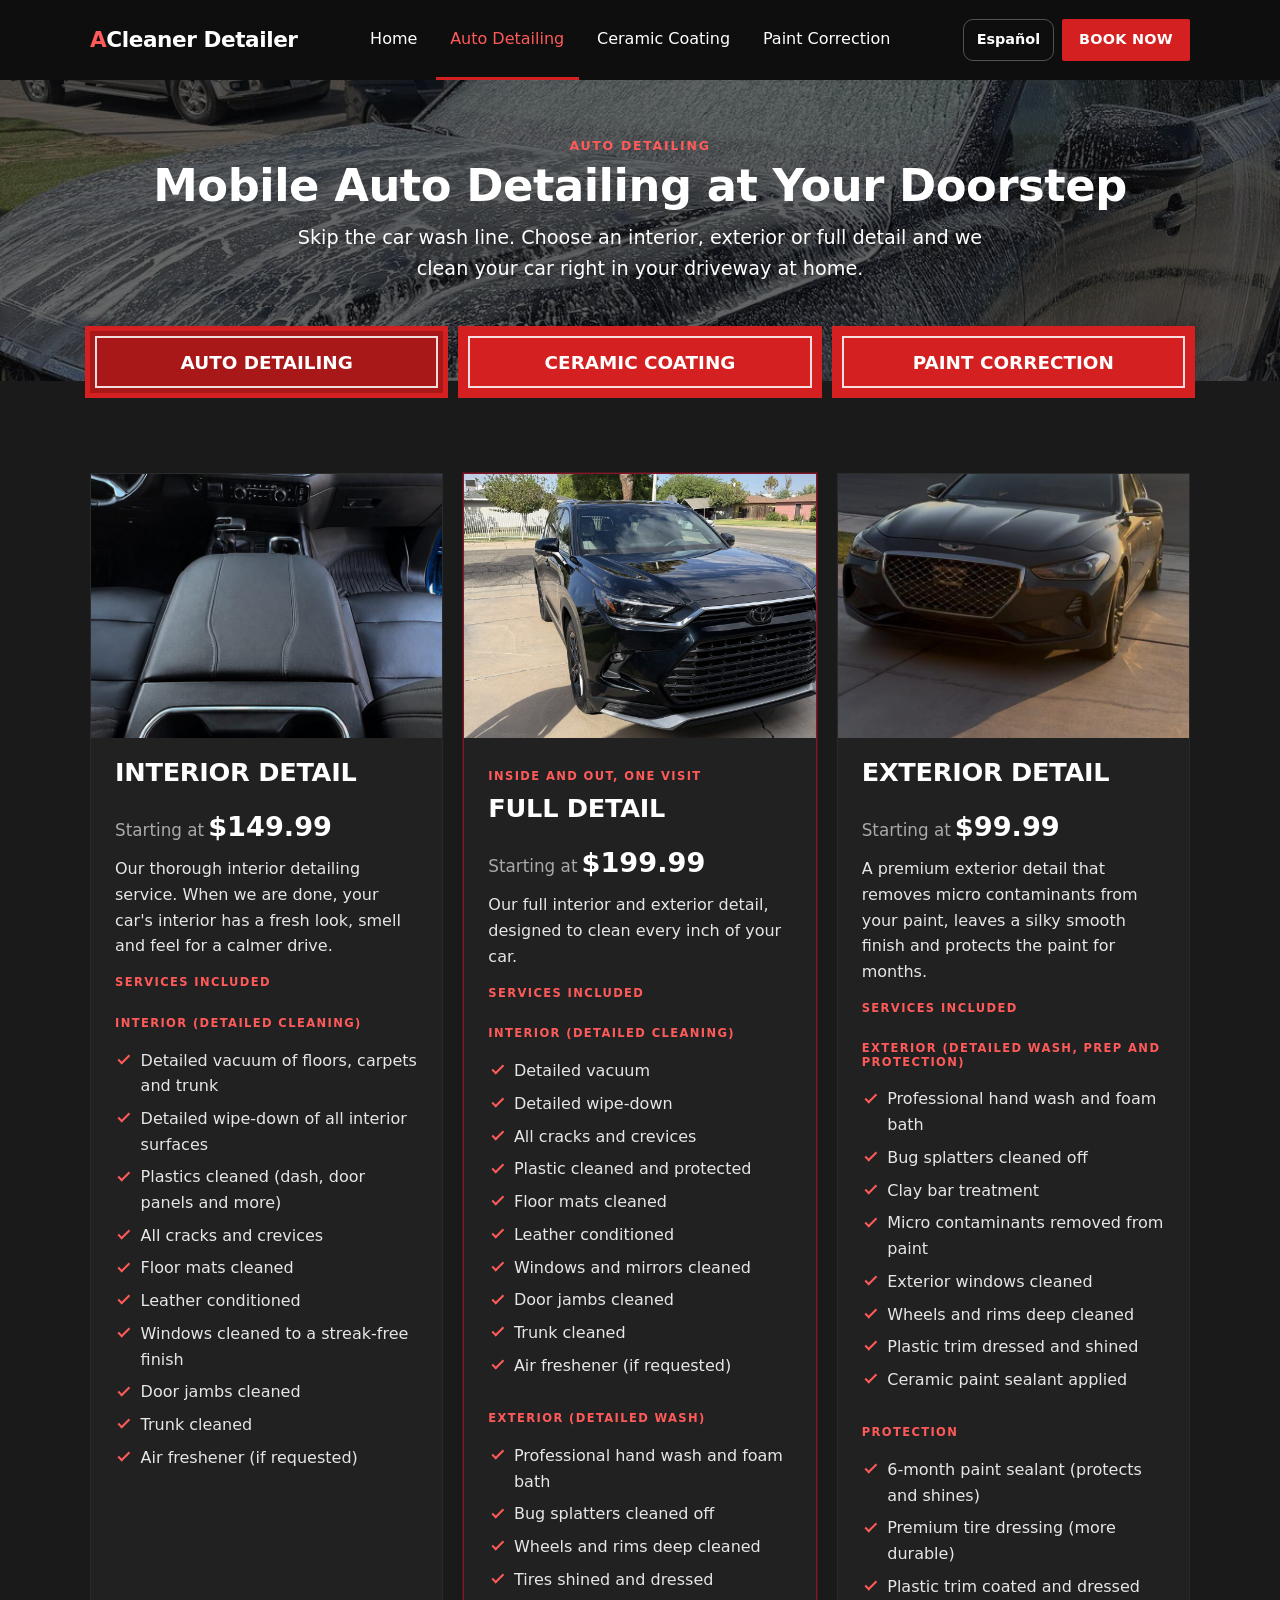
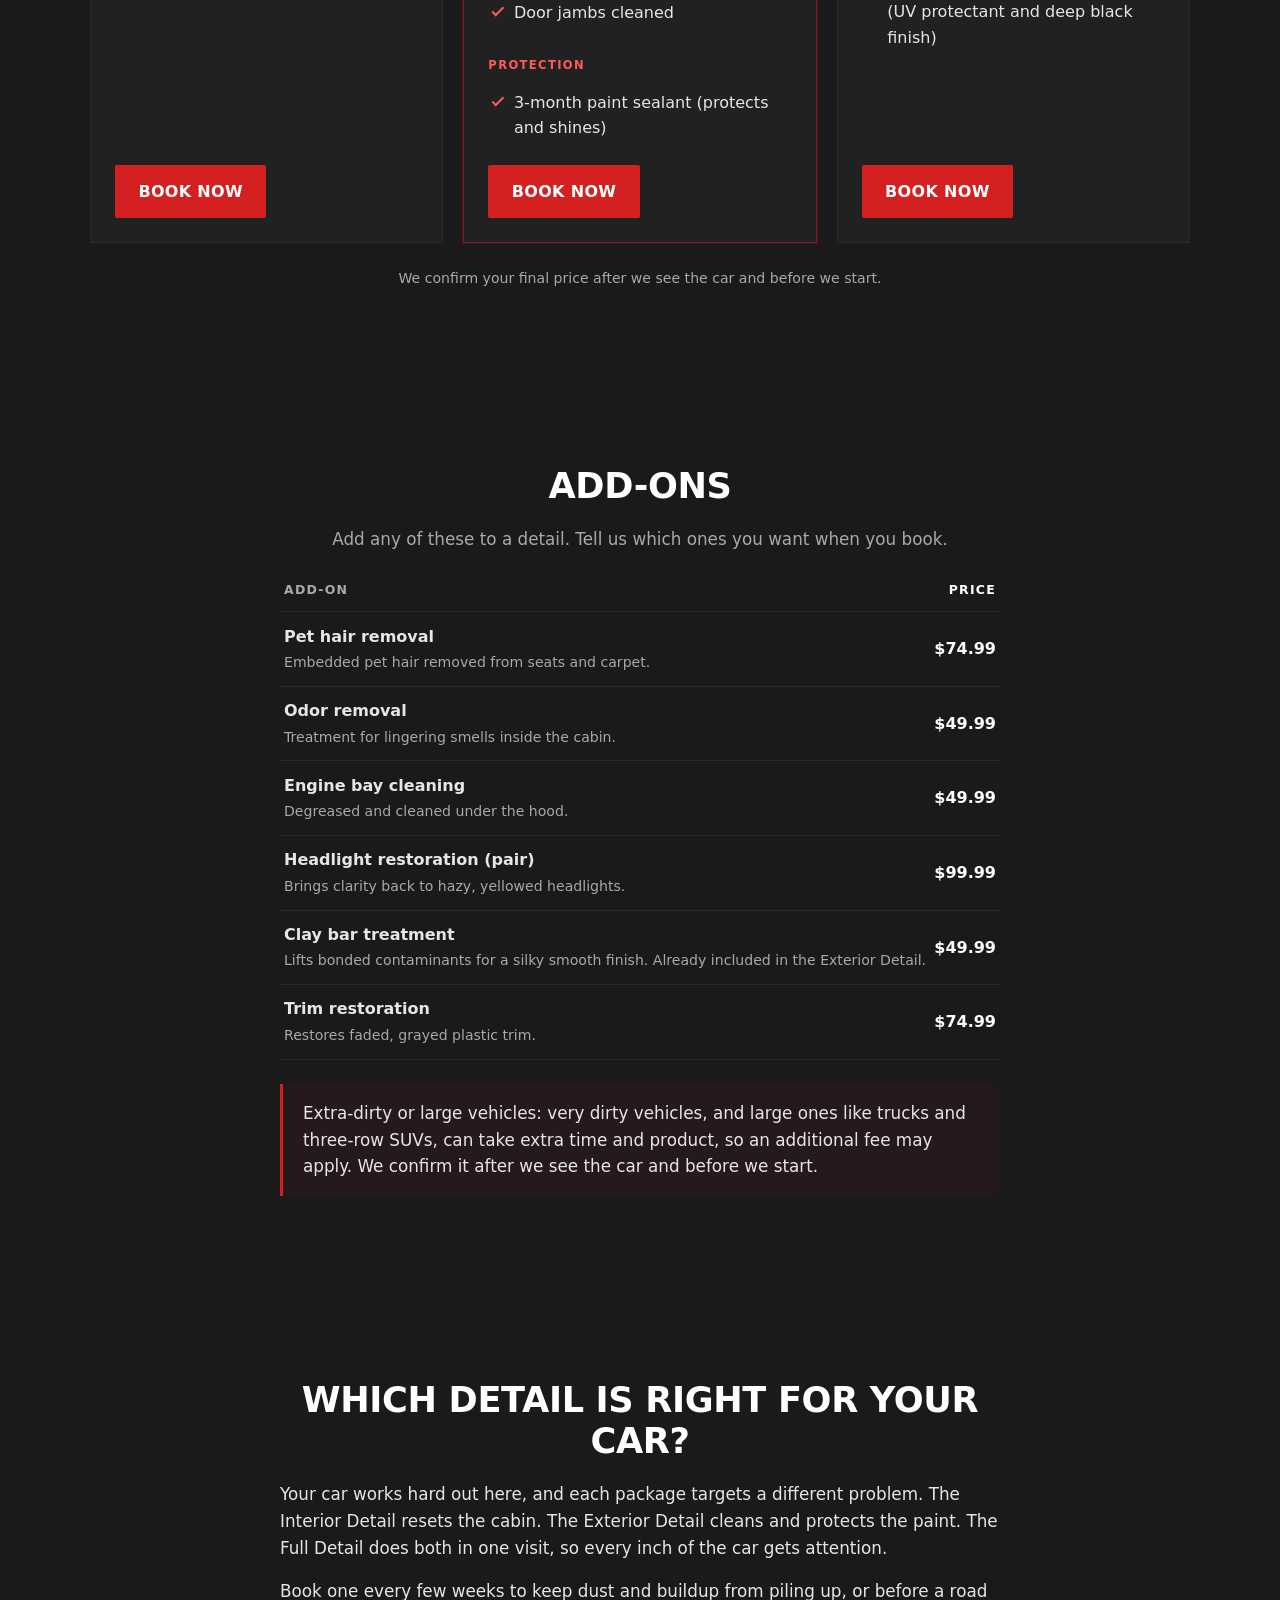
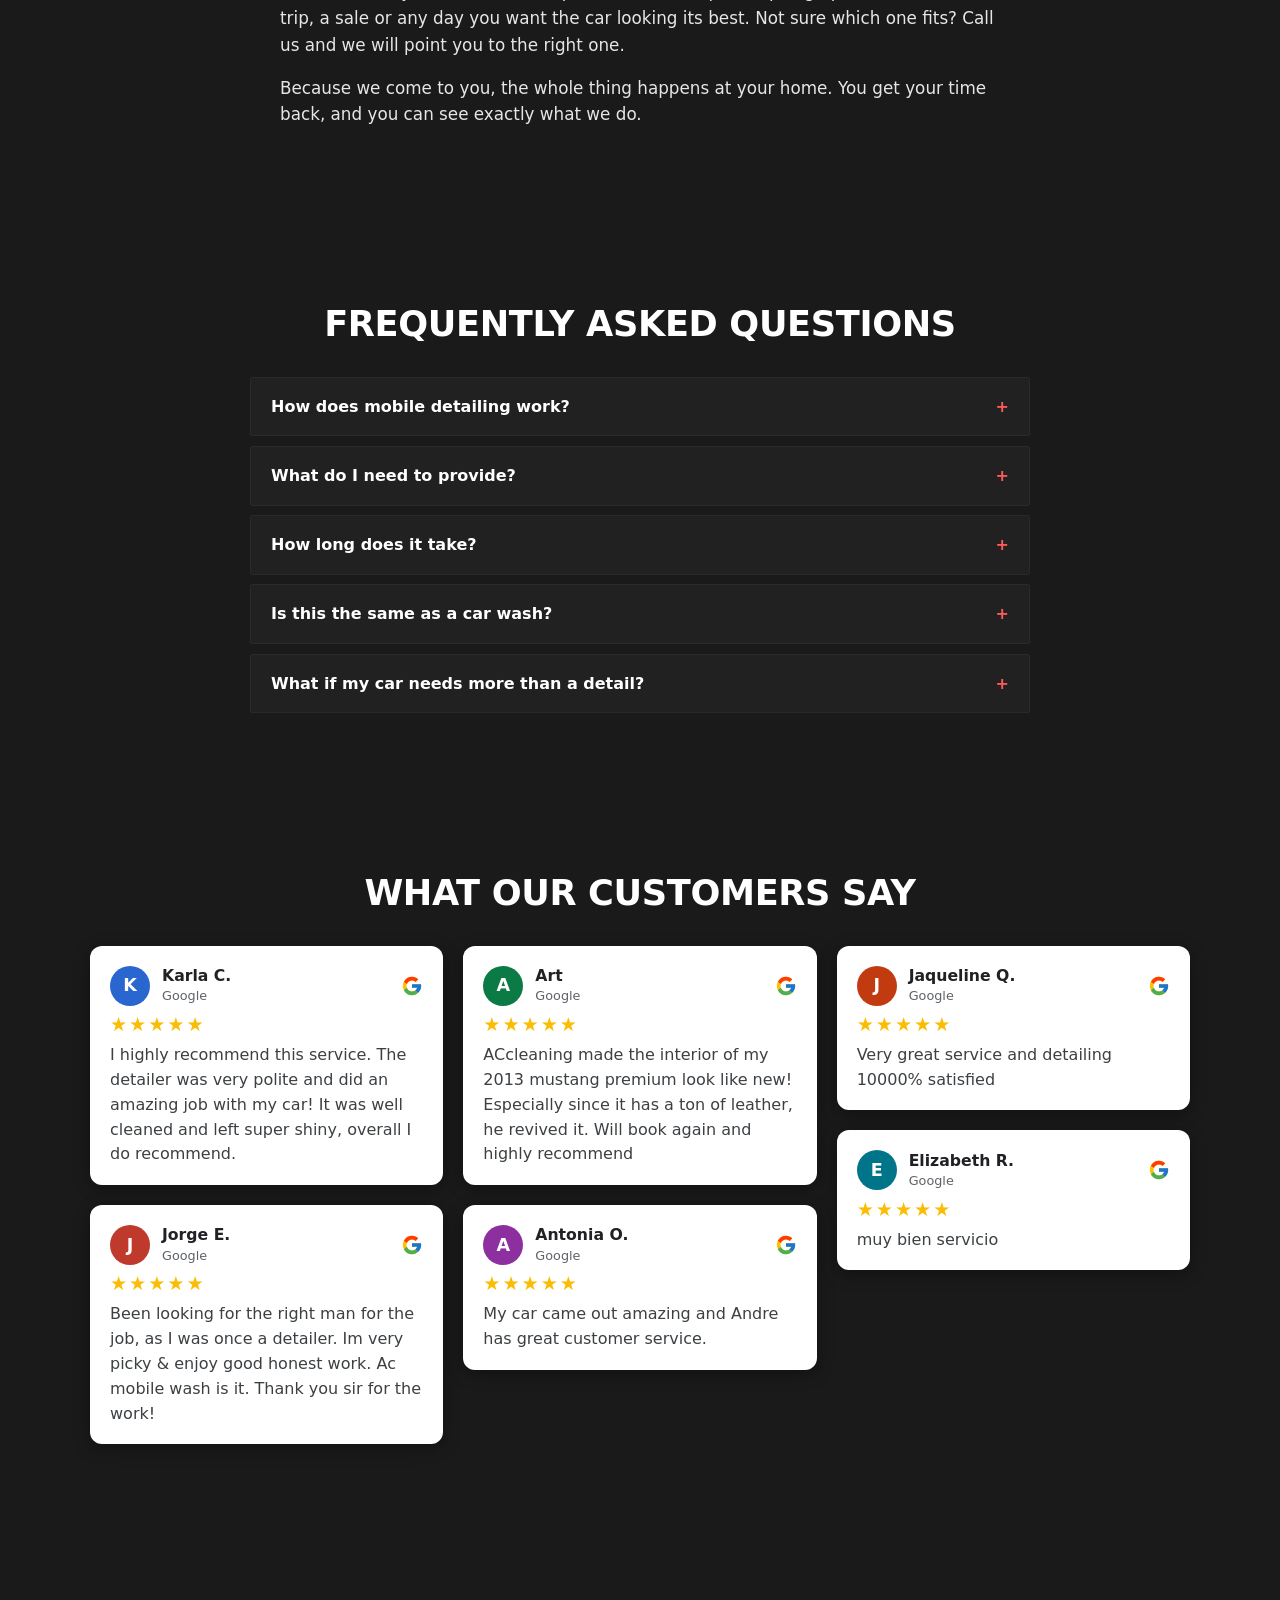
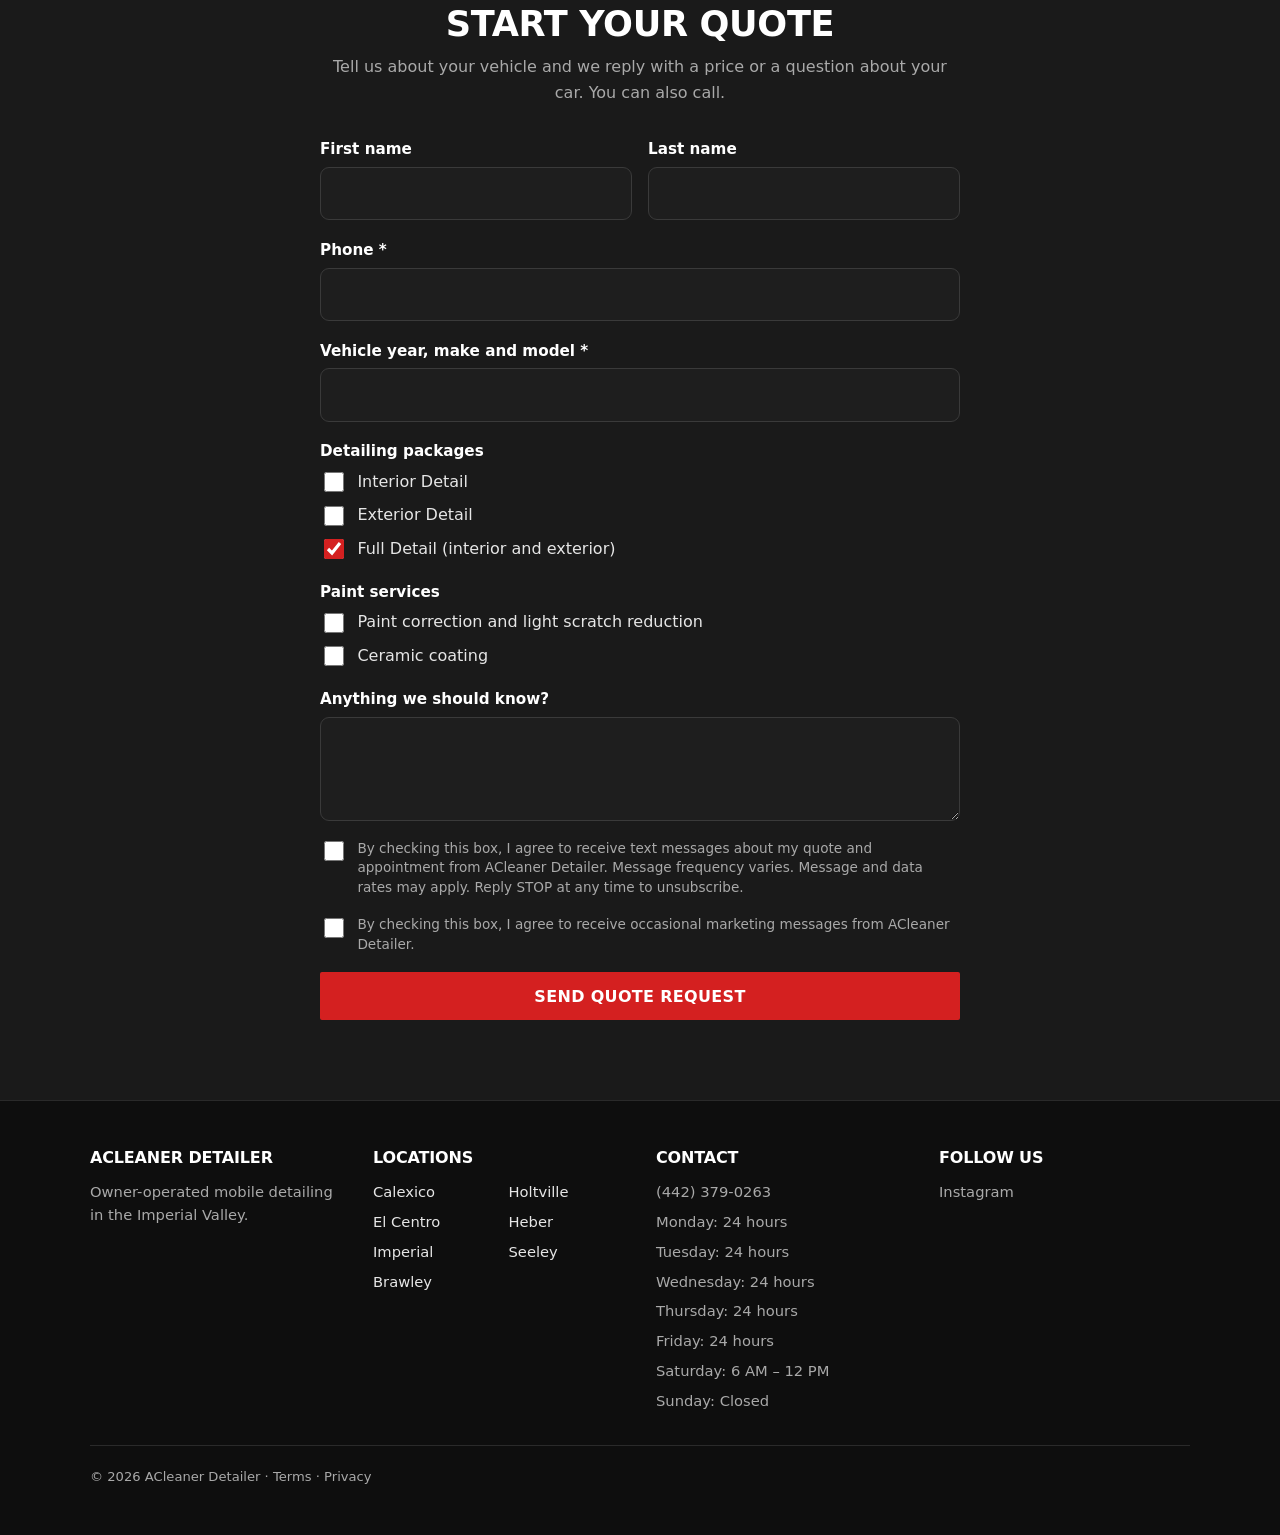
==== auto-detailing.html @ 9fb1a1cc "Rebuild site: multi-page layout, Spanish toggle, privacy/terms, image and meta cleanup Co-Authored-B" ====
<!DOCTYPE html>
<html lang="en">
<head>
<meta charset="UTF-8">
<meta name="viewport" content="width=device-width, initial-scale=1">
<title data-i18n="t_auto">Mobile Auto Detailing in the Imperial Valley | ACleaner Detailer</title>
<meta name="description" content="Interior, exterior and full car detailing at your home in the Imperial Valley. Hand wash, clay bar, paint sealant, interior vacuum and more. Starting at $99.99. Book online.">
<link rel="canonical" href="https://acmobiledetailings.com/auto-detailing.html">
<meta name="referrer" content="strict-origin-when-cross-origin">
<meta property="og:type" content="website">
<meta property="og:site_name" content="ACleaner Detailer">
<meta property="og:title" content="Mobile Auto Detailing in the Imperial Valley | ACleaner Detailer">
<meta property="og:description" content="Interior, exterior and full car detailing at your home in the Imperial Valley. Hand wash, clay bar, paint sealant, interior vacuum and more. Starting at $99.99. Book online.">
<meta property="og:url" content="https://acmobiledetailings.com/auto-detailing.html">
<meta property="og:image" content="https://acmobiledetailings.com/images/og-image.jpg">
<meta name="twitter:card" content="summary_large_image">
<link rel="icon" href="data:image/svg+xml,<svg xmlns=%22http://www.w3.org/2000/svg%22 viewBox=%220 0 100 100%22><rect width=%22100%22 height=%22100%22 rx=%2218%22 fill=%22%230A0A0A%22/><text x=%2250%22 y=%2272%22 font-size=%2270%22 font-family=%22Arial,sans-serif%22 font-weight=%22900%22 text-anchor=%22middle%22 fill=%22%23C8102E%22>A</text></svg>">
<link rel="stylesheet" href="css/site.css">
<link rel="stylesheet" href="css/v3.css">
</head>
<body>
<a class="skip" href="#main" data-i18n="skip">Skip to content</a>
<header class="site-header">
  <div class="wrap header-row">
    <a class="logo" href="index.html"><span>A</span>Cleaner Detailer</a>
    <nav class="nav" aria-label="Main">
      <a href="index.html" data-i18n="nav_home">Home</a>
      <a href="auto-detailing.html" aria-current="page" data-i18n="nav_auto">Auto Detailing</a>
      <a href="ceramic-coating.html" data-i18n="nav_ceramic">Ceramic Coating</a>
      <a href="paint-correction.html" data-i18n="nav_paint">Paint Correction</a>
    </nav>
    <div class="header-actions">
      <button type="button" class="lang" id="langBtn" aria-label="Cambiar idioma / Change language">Español</button>
      <a class="btn btn-primary btn-sm" href="https://link.surge-now.com/widget/booking/wDVsRPHLkmwhjDe3MZhu" target="_blank" rel="noopener" data-i18n="book">Book Now</a>
    </div>
  </div>
</header>

<main id="main">
  <section class="hero hero-sm">
    <img class="hero-img" src="images/IMG_1377.jpg" style="object-position:50% 40%" width="1500" height="2000" alt="">
    <div class="wrap">
      <p class="eyebrow" data-i18n="a_eyebrow">Auto Detailing</p>
      <h1 data-i18n="a_title">Mobile Auto Detailing at Your Doorstep</h1>
      <p class="lead" data-i18n="a_lead">Skip the car wash line. Choose an interior, exterior or full detail and we clean your car right in your driveway at home.</p>
    </div>
  </section>

  <div class="wrap">
    <div class="tiles">
      <a class="tile" href="auto-detailing.html" aria-current="page"><b data-i18n="nav_auto">Auto Detailing</b><span data-i18n="tile_auto_s">Inside and out</span></a>
      <a class="tile" href="ceramic-coating.html"><b data-i18n="nav_ceramic">Ceramic Coating</b><span data-i18n="tile_cer_s">Gloss and paint protection</span></a>
      <a class="tile" href="paint-correction.html"><b data-i18n="nav_paint">Paint Correction</b><span data-i18n="tile_pc_s">Swirls and light scratches</span></a>
    </div>
  </div>

  <section class="section">
    <div class="wrap">
      <div class="grid grid-3 packages">
        <article class="card">
          <img class="card-img" src="images/1CC85086-554A-4730-8B07-6763F6CD2EA9.jpg" style="object-position:50% 48%" width="853" height="1840" loading="lazy" alt="Clean black leather interior of a pickup truck, with the dash and center console">
          <h2 style="font-size:1.6rem" data-i18n="d_int_t">Interior Detail</h2>
          <p class="price"><span data-i18n="starting">Starting at</span><strong>$149.99</strong></p>
          <p data-i18n="d_int_d">Our thorough interior detailing service. When we are done, your car's interior has a fresh look, smell and feel for a calmer drive.</p>
          <h3 class="tag" data-i18n="d_inc">Services included</h3>
          <h3 class="tag" data-i18n="g_int">Interior (detailed cleaning)</h3>
          <ul class="checks">
            <li data-i18n="x1">Detailed vacuum of floors, carpets and trunk</li>
            <li data-i18n="x2">Detailed wipe-down of all interior surfaces</li>
            <li data-i18n="x3">Plastics cleaned (dash, door panels and more)</li>
            <li data-i18n="x4">All cracks and crevices</li>
            <li data-i18n="x5">Floor mats cleaned</li>
            <li data-i18n="x6">Leather conditioned</li>
            <li data-i18n="x7">Windows cleaned to a streak-free finish</li>
            <li data-i18n="x8">Door jambs cleaned</li>
            <li data-i18n="x9">Trunk cleaned</li>
            <li data-i18n="x10">Air freshener (if requested)</li>
          </ul>
          <div class="cta-row"><a class="btn btn-primary" href="https://link.surge-now.com/widget/booking/wDVsRPHLkmwhjDe3MZhu" target="_blank" rel="noopener" data-i18n="book">Book Now</a></div>
        </article>

        <article class="card featured">
          <img class="card-img" src="images/IMG_1378.jpg" style="object-position:50% 42%" width="1500" height="2000" loading="lazy" alt="Glossy black SUV with a clean, deep finish parked in a home driveway">
          <span class="tag" data-i18n="a_tag">Inside and out, one visit</span>
          <h2 style="font-size:1.6rem" data-i18n="d_full_t">Full Detail</h2>
          <p class="price"><span data-i18n="starting">Starting at</span><strong>$199.99</strong></p>
          <p data-i18n="d_full_d">Our full interior and exterior detail, designed to clean every inch of your car.</p>
          <h3 class="tag" data-i18n="d_inc">Services included</h3>
          <h3 class="tag" data-i18n="g_int">Interior (detailed cleaning)</h3>
          <ul class="checks">
            <li data-i18n="f1">Detailed vacuum</li>
            <li data-i18n="f2">Detailed wipe-down</li>
            <li data-i18n="x4">All cracks and crevices</li>
            <li data-i18n="f3">Plastic cleaned and protected</li>
            <li data-i18n="x5">Floor mats cleaned</li>
            <li data-i18n="x6">Leather conditioned</li>
            <li data-i18n="f4">Windows and mirrors cleaned</li>
            <li data-i18n="x8">Door jambs cleaned</li>
            <li data-i18n="x9">Trunk cleaned</li>
            <li data-i18n="x10">Air freshener (if requested)</li>
          </ul>
          <h3 class="tag" data-i18n="g_ext">Exterior (detailed wash)</h3>
          <ul class="checks">
            <li data-i18n="e1">Professional hand wash and foam bath</li>
            <li data-i18n="e2">Bug splatters cleaned off</li>
            <li data-i18n="e3">Wheels and rims deep cleaned</li>
            <li data-i18n="e4">Tires shined and dressed</li>
            <li data-i18n="x8">Door jambs cleaned</li>
          </ul>
          <h3 class="tag" data-i18n="g_prot">Protection</h3>
          <ul class="checks">
            <li data-i18n="p3">3-month paint sealant (protects and shines)</li>
          </ul>
          <div class="cta-row"><a class="btn btn-primary" href="https://link.surge-now.com/widget/booking/wDVsRPHLkmwhjDe3MZhu" target="_blank" rel="noopener" data-i18n="book">Book Now</a></div>
        </article>

        <article class="card">
          <img class="card-img" src="images/IMG_0427.jpg" style="object-position:50% 62%" width="1206" height="2622" loading="lazy" alt="Dark sedan, clean and glossy, parked in a driveway at sunset">
          <h2 style="font-size:1.6rem" data-i18n="d_ext_t">Exterior Detail</h2>
          <p class="price"><span data-i18n="starting">Starting at</span><strong>$99.99</strong></p>
          <p data-i18n="d_ext_d">A premium exterior detail that removes micro contaminants from your paint, leaves a silky smooth finish and protects the paint for months.</p>
          <h3 class="tag" data-i18n="d_inc">Services included</h3>
          <h3 class="tag" data-i18n="g_extp">Exterior (detailed wash, prep and protection)</h3>
          <ul class="checks">
            <li data-i18n="e1">Professional hand wash and foam bath</li>
            <li data-i18n="e2">Bug splatters cleaned off</li>
            <li data-i18n="g1">Clay bar treatment</li>
            <li data-i18n="g2">Micro contaminants removed from paint</li>
            <li data-i18n="g3">Exterior windows cleaned</li>
            <li data-i18n="e3">Wheels and rims deep cleaned</li>
            <li data-i18n="g4">Plastic trim dressed and shined</li>
            <li data-i18n="g5">Ceramic paint sealant applied</li>
          </ul>
          <h3 class="tag" data-i18n="g_prot">Protection</h3>
          <ul class="checks">
            <li data-i18n="p6">6-month paint sealant (protects and shines)</li>
            <li data-i18n="g6">Premium tire dressing (more durable)</li>
            <li data-i18n="g7">Plastic trim coated and dressed (UV protectant and deep black finish)</li>
          </ul>
          <div class="cta-row"><a class="btn btn-primary" href="https://link.surge-now.com/widget/booking/wDVsRPHLkmwhjDe3MZhu" target="_blank" rel="noopener" data-i18n="book">Book Now</a></div>
        </article>
      </div>
      <p class="muted small" style="text-align:center;margin-top:1.5rem" data-i18n="a_final">We confirm your final price after we see the car and before we start.</p>
    </div>
  </section>

  <section class="section" id="addons">
    <div class="wrap prose">
      <h2 data-i18n="ad_title">Add-Ons</h2>
      <p class="muted" style="text-align:center" data-i18n="ad_lead">Add any of these to a detail. Tell us which ones you want when you book.</p>
      <table class="prices">
        <thead><tr><th data-i18n="ad_col_n">Add-on</th><th data-i18n="ad_col_p">Price</th></tr></thead>
        <tbody>
          <tr><td><strong data-i18n="ad1">Pet hair removal</strong><br><span class="muted small" data-i18n="ad1_d">Embedded pet hair removed from seats and carpet.</span></td><td>$74.99</td></tr>
          <tr><td><strong data-i18n="ad2">Odor removal</strong><br><span class="muted small" data-i18n="ad2_d">Treatment for lingering smells inside the cabin.</span></td><td>$49.99</td></tr>
          <tr><td><strong data-i18n="ad3">Engine bay cleaning</strong><br><span class="muted small" data-i18n="ad3_d">Degreased and cleaned under the hood.</span></td><td>$49.99</td></tr>
          <tr><td><strong data-i18n="ad4">Headlight restoration (pair)</strong><br><span class="muted small" data-i18n="ad4_d">Brings clarity back to hazy, yellowed headlights.</span></td><td>$99.99</td></tr>
          <tr><td><strong data-i18n="ad5">Clay bar treatment</strong><br><span class="muted small" data-i18n="ad5_d">Lifts bonded contaminants for a silky smooth finish. Already included in the Exterior Detail.</span></td><td>$49.99</td></tr>
          <tr><td><strong data-i18n="ad6">Trim restoration</strong><br><span class="muted small" data-i18n="ad6_d">Restores faded, grayed plastic trim.</span></td><td>$74.99</td></tr>
        </tbody>
      </table>
      <p class="note" data-i18n="ad_fee">Extra-dirty or large vehicles: very dirty vehicles, and large ones like trucks and three-row SUVs, can take extra time and product, so an additional fee may apply. We confirm it after we see the car and before we start.</p>
    </div>
  </section>

  <section class="section alt">
    <div class="wrap prose">
      <h2 data-i18n="ai_title">Which Detail Is Right for Your Car?</h2>
      <p data-i18n="ai_p1">Your car works hard out here, and each package targets a different problem. The Interior Detail resets the cabin. The Exterior Detail cleans and protects the paint. The Full Detail does both in one visit, so every inch of the car gets attention.</p>
      <p data-i18n="ai_p2">Book one every few weeks to keep dust and buildup from piling up, or before a road trip, a sale or any day you want the car looking its best. Not sure which one fits? Call us and we will point you to the right one.</p>
      <p data-i18n="ai_p3">Because we come to you, the whole thing happens at your home. You get your time back, and you can see exactly what we do.</p>
    </div>
  </section>

  <section class="section">
    <div class="wrap">
      <div class="section-head"><h2 data-i18n="faq_title">Frequently Asked Questions</h2></div>
      <div class="faq">
        <details><summary data-i18n="hq1">How does mobile detailing work?</summary><div data-i18n="ha1">We drive to your home and bring our equipment. You choose a service, we confirm the price once we see the car, and we get started.</div></details>
        <details><summary data-i18n="hq2">What do I need to provide?</summary><div data-i18n="ha2">We bring our own equipment. We may need access to water and power at your location, so tell us when you book if that will be a problem.</div></details>
        <details><summary data-i18n="aq3">How long does it take?</summary><div data-i18n="aa3">It depends on the size and condition of the car. A well-kept sedan goes faster than a muddy truck, and we give you a realistic time window when you book.</div></details>
        <details><summary data-i18n="aq4">Is this the same as a car wash?</summary><div data-i18n="aa4">No. A car wash is quick and automated. Our details are done by hand, panel by panel, and the Interior and Full Detail cover the inside of the car as well.</div></details>
        <details><summary data-i18n="aq5">What if my car needs more than a detail?</summary><div data-i18n="aa5">Tell us when you book. If your car needs paint correction or a ceramic coating, we can quote those separately.</div></details>
      </div>
    </div>
  </section>

  <!-- Reviews are filled from js/reviews.js. Hidden until real reviews are added there. -->
  <section class="section alt" id="reviews">
    <div class="wrap">
      <div class="section-head"><h2 data-i18n="rv_title">What Our Customers Say</h2></div>
      <div class="reviews">
        <blockquote><div class="rv-head"><span class="rv-av" style="background:#2A66D0">K</span><div class="rv-who"><strong>Karla C.</strong><small>Google</small></div><span class="rv-g" aria-hidden="true"></span></div><div class="rv-stars" role="img" aria-label="5 out of 5 stars">★★★★★</div><p>I highly recommend this service. The detailer was very polite and did an amazing job with my car! It was well cleaned and left super shiny, overall I do recommend.</p></blockquote>
        <blockquote><div class="rv-head"><span class="rv-av" style="background:#C0392D">J</span><div class="rv-who"><strong>Jorge E.</strong><small>Google</small></div><span class="rv-g" aria-hidden="true"></span></div><div class="rv-stars" role="img" aria-label="5 out of 5 stars">★★★★★</div><p>Been looking for the right man for the job, as I was once a detailer. Im very picky &amp; enjoy good honest work. Ac mobile wash is it. Thank you sir for the work!</p></blockquote>
        <blockquote><div class="rv-head"><span class="rv-av" style="background:#0B7A44">A</span><div class="rv-who"><strong>Art</strong><small>Google</small></div><span class="rv-g" aria-hidden="true"></span></div><div class="rv-stars" role="img" aria-label="5 out of 5 stars">★★★★★</div><p>ACcleaning made the interior of my 2013 mustang premium look like new! Especially since it has a ton of leather, he revived it. Will book again and highly recommend</p></blockquote>
        <blockquote><div class="rv-head"><span class="rv-av" style="background:#8E2FA0">A</span><div class="rv-who"><strong>Antonia O.</strong><small>Google</small></div><span class="rv-g" aria-hidden="true"></span></div><div class="rv-stars" role="img" aria-label="5 out of 5 stars">★★★★★</div><p>My car came out amazing and Andre has great customer service.</p></blockquote>
        <blockquote><div class="rv-head"><span class="rv-av" style="background:#C23B10">J</span><div class="rv-who"><strong>Jaqueline Q.</strong><small>Google</small></div><span class="rv-g" aria-hidden="true"></span></div><div class="rv-stars" role="img" aria-label="5 out of 5 stars">★★★★★</div><p>Very great service and detailing 10000% satisfied</p></blockquote>
        <blockquote lang="es"><div class="rv-head"><span class="rv-av" style="background:#00758A">E</span><div class="rv-who"><strong>Elizabeth R.</strong><small>Google</small></div><span class="rv-g" aria-hidden="true"></span></div><div class="rv-stars" role="img" aria-label="5 out of 5 stars">★★★★★</div><p>muy bien servicio</p></blockquote>
      </div>
    </div>
  </section>

  <section class="section" id="quote">
    <div class="wrap">
      <div class="section-head">
        <p class="eyebrow" data-i18n="getquote">Get a Quote</p>
        <h2 data-i18n="q_title">Start Your Quote</h2>
        <p class="muted" data-i18n="q_note">Tell us about your vehicle and we reply with a price or a question about your car. You can also call.</p>
      </div>
      <form class="form quote-form" action="https://formspree.io/f/mdabzapk" method="POST">
        <input type="hidden" name="_next" value="https://acmobiledetailings.com/thank-you.html">
        <input type="text" name="_gotcha" tabindex="-1" autocomplete="off" aria-hidden="true" style="position:absolute;left:-9999px;width:1px;height:1px;opacity:0">
        <input type="hidden" name="service" value="Auto Detailing">
        <div class="row2">
          <div class="field"><label for="first" data-i18n="q_first">First name</label><input id="first" name="first_name" type="text" autocomplete="given-name" required></div>
          <div class="field"><label for="last" data-i18n="q_last">Last name</label><input id="last" name="last_name" type="text" autocomplete="family-name"></div>
        </div>
        <div class="field"><label for="phone" data-i18n="q_phone">Phone *</label><input id="phone" name="phone" type="tel" autocomplete="tel" inputmode="tel" required></div>
        <div class="field"><label for="vehicle" data-i18n="q_vehicle">Vehicle year, make and model *</label><input id="vehicle" name="vehicle" type="text" required></div>
        <fieldset class="opts">
          <legend data-i18n="q_pk">Detailing packages</legend>
          <label><input type="checkbox" name="services" value="Interior Detail"><span data-i18n="o_int">Interior Detail</span></label>
          <label><input type="checkbox" name="services" value="Exterior Detail"><span data-i18n="o_extd">Exterior Detail</span></label>
          <label><input type="checkbox" name="services" value="Full Detail" checked><span data-i18n="o_full">Full Detail (interior and exterior)</span></label>
        </fieldset>
        <fieldset class="opts">
          <legend data-i18n="q_pr">Paint services</legend>
          <label><input type="checkbox" name="services" value="Paint correction"><span data-i18n="o_paint">Paint correction and light scratch reduction</span></label>
          <label><input type="checkbox" name="services" value="Ceramic coating"><span data-i18n="o_ceramic">Ceramic coating</span></label>
        </fieldset>
        <div class="field"><label for="message" data-i18n="q_msg">Anything we should know?</label><textarea id="message" name="message" rows="3"></textarea></div>
        <label class="consent"><input type="checkbox" name="sms_consent" value="yes"><span data-i18n="q_sms">By checking this box, I agree to receive text messages about my quote and appointment from ACleaner Detailer. Message frequency varies. Message and data rates may apply. Reply STOP at any time to unsubscribe.</span></label>
        <label class="consent"><input type="checkbox" name="marketing_consent" value="yes"><span data-i18n="q_mkt">By checking this box, I agree to receive occasional marketing messages from ACleaner Detailer.</span></label>
        <button class="btn btn-primary" type="submit" data-i18n="q_send">Send quote request</button>
      </form>
    </div>
  </section>
</main>

<footer class="site-footer">
  <div class="wrap">
    <div class="footer-grid">
      <div>
        <h2>ACleaner Detailer</h2>
        <p class="muted" data-i18n="f_tag">Owner-operated mobile detailing in the Imperial Valley.</p>
      </div>
      <div>
        <h2 data-i18n="f_loc">Locations</h2>
        <ul class="cols"><li>Calexico</li><li>El Centro</li><li>Imperial</li><li>Brawley</li><li>Holtville</li><li>Heber</li><li>Seeley</li></ul>
      </div>
      <div>
        <h2 data-i18n="f_contact">Contact</h2>
        <ul>
          <li><a href="tel:+14423790263">(442) 379-0263</a></li>
          <li class="muted" data-i18n="h_mon">Monday: 24 hours</li>
          <li class="muted" data-i18n="h_tue">Tuesday: 24 hours</li>
          <li class="muted" data-i18n="h_wed">Wednesday: 24 hours</li>
          <li class="muted" data-i18n="h_thu">Thursday: 24 hours</li>
          <li class="muted" data-i18n="h_fri">Friday: 24 hours</li>
          <li class="muted" data-i18n="h_sat">Saturday: 6 AM – 12 PM</li>
          <li class="muted" data-i18n="h_sun">Sunday: Closed</li>
        </ul>
      </div>
      <div>
        <h2 data-i18n="f_follow">Follow us</h2>
        <ul class="footer-social">
          <li><a href="https://www.instagram.com/acleanerdetailer/" rel="noopener">Instagram</a></li>
        </ul>
      </div>
    </div>
    <p class="copy">© 2026 ACleaner Detailer ·
      <a href="terms.html" data-i18n="f_terms">Terms</a> ·
      <a href="privacy.html" data-i18n="f_privacy">Privacy</a></p>
  </div>
</footer>

<script defer src="js/i18n.js"></script>
<!-- GHL chat widget (AI agent) -->
<script defer src="https://widgets.leadconnectorhq.com/loader.js"
  data-resources-url="https://widgets.leadconnectorhq.com/chat-widget/loader.js"
  data-widget-id="6aee28785fefb84499660c86"></script>
</body>
</html>
---- css/site.css ----
/* ACleaner Detailer v2: one stylesheet, system fonts, no external assets. */
*,*::before,*::after{box-sizing:border-box}
:root{
  --red:#C8102E;--red-dark:#9B0B21;--red-text:#FF5A6E;
  --black:#0A0A0A;--dark:#121212;--card:#181818;--line:#2A2A2A;
  --white:#FFFFFF;--text:#E6E6E6;--muted:#A9A9A9;
  --ff:system-ui,-apple-system,"Segoe UI",Roboto,"Helvetica Neue",Arial,sans-serif;
  --radius:12px;--max:1120px;
}
html{font-size:16px;scroll-behavior:smooth}
@media (prefers-reduced-motion:reduce){html{scroll-behavior:auto}}
body{margin:0;background:var(--black);color:var(--text);font-family:var(--ff);line-height:1.6;-webkit-font-smoothing:antialiased}
img{max-width:100%;height:auto;display:block}
a{color:var(--red-text)}
a:focus-visible,button:focus-visible,input:focus-visible,select:focus-visible,textarea:focus-visible,summary:focus-visible{outline:3px solid var(--red-text);outline-offset:2px}
h1,h2,h3{color:var(--white);line-height:1.15;letter-spacing:-0.02em;margin:0 0 .6rem}
h1{font-size:clamp(2rem,6vw,3.4rem);font-weight:800}
h2{font-size:clamp(1.5rem,4vw,2.2rem);font-weight:800}
h3{font-size:1.15rem;font-weight:700}
p{margin:0 0 1rem}
.wrap{max-width:var(--max);margin:0 auto;padding:0 1.25rem}
.skip{position:absolute;left:-999px;top:0;background:var(--white);color:var(--black);padding:.5rem 1rem;z-index:300}
.skip:focus{left:1rem}

/* Header */
.site-header{position:sticky;top:0;z-index:100;background:rgba(10,10,10,.92);backdrop-filter:blur(12px);-webkit-backdrop-filter:blur(12px);border-bottom:1px solid var(--line)}
.header-row{display:flex;align-items:center;justify-content:space-between;gap:1rem;min-height:60px}
.logo{font-weight:800;font-size:1.1rem;color:var(--white);text-decoration:none;letter-spacing:-0.02em;white-space:nowrap}
.logo span{color:var(--red-text)}
.nav{display:flex;gap:.25rem;overflow-x:auto;scrollbar-width:none}
.nav::-webkit-scrollbar{display:none}
.nav a{color:var(--muted);text-decoration:none;font-size:.9rem;font-weight:600;padding:.5rem .7rem;border-radius:8px;white-space:nowrap}
.nav a:hover,.nav a[aria-current="page"]{color:var(--white);background:rgba(255,255,255,.06)}
@media (max-width:860px){
  .header-row{flex-wrap:wrap;padding-top:.5rem}
  .nav{order:3;width:100%;margin:0 -0.5rem;padding-bottom:.4rem}
}

/* Buttons */
.btn{display:inline-flex;align-items:center;justify-content:center;gap:.5rem;min-height:48px;padding:.8rem 1.4rem;border-radius:10px;font-weight:800;font-size:1rem;text-decoration:none;border:1px solid transparent;cursor:pointer;font-family:inherit;transition:background .2s,border-color .2s}
.btn-primary{background:var(--red);color:var(--white)}
.btn-primary:hover{background:var(--red-dark)}
.btn-ghost{background:transparent;color:var(--white);border-color:rgba(255,255,255,.28)}
.btn-ghost:hover{border-color:var(--white)}
.btn-sm{min-height:40px;padding:.5rem 1rem;font-size:.9rem}
.btn svg{width:18px;height:18px;flex-shrink:0}
.cta-row{display:flex;flex-wrap:wrap;gap:.75rem}

/* Hero */
.hero{position:relative;overflow:hidden;background:var(--black);border-bottom:1px solid var(--line)}
.hero-img{position:absolute;inset:0;width:100%;height:100%;object-fit:cover;opacity:.55}
.hero::after{content:"";position:absolute;inset:0;background:linear-gradient(90deg,rgba(10,10,10,.95) 0%,rgba(10,10,10,.7) 55%,rgba(10,10,10,.3) 100%)}
.hero .wrap{position:relative;z-index:1;padding-top:4.5rem;padding-bottom:4.5rem}
.hero-copy{max-width:640px}
.eyebrow{font-size:.78rem;font-weight:700;letter-spacing:.14em;text-transform:uppercase;color:var(--red-text);margin-bottom:.75rem}
.lead{font-size:clamp(1.02rem,2.2vw,1.2rem);color:var(--text);max-width:560px}
@media (max-width:600px){
  .hero .wrap{padding-top:3rem;padding-bottom:3rem}
  .hero::after{background:linear-gradient(180deg,rgba(10,10,10,.75) 0%,rgba(10,10,10,.92) 100%)}
}

/* Sections */
.section{padding:4rem 0}
.section.alt{background:var(--dark);border-top:1px solid var(--line);border-bottom:1px solid var(--line)}
.section-head{max-width:680px;margin-bottom:2rem}
.muted{color:var(--muted)}
.small{font-size:.88rem}
.grid{display:grid;gap:1.25rem}
.grid-3{grid-template-columns:repeat(auto-fit,minmax(260px,1fr))}
.grid-2{grid-template-columns:repeat(auto-fit,minmax(300px,1fr))}
.card{background:var(--card);border:1px solid var(--line);border-radius:var(--radius);padding:1.5rem;display:flex;flex-direction:column;gap:.5rem}
.card.featured{border-color:rgba(200,16,46,.6);box-shadow:0 0 0 1px rgba(200,16,46,.25)}
.card .btn{margin-top:auto;align-self:flex-start}
.card p{margin:0}
.tag{display:inline-block;font-size:.72rem;font-weight:800;letter-spacing:.12em;text-transform:uppercase;color:var(--red-text)}
.checks{list-style:none;padding:0;margin:0 0 1rem;display:grid;gap:.45rem}
.checks li{position:relative;padding-left:1.6rem}
.checks li::before{content:"";position:absolute;left:.2rem;top:.45rem;width:.75rem;height:.4rem;border-left:2px solid var(--red-text);border-bottom:2px solid var(--red-text);transform:rotate(-45deg)}
.note{border-left:3px solid var(--red);background:rgba(200,16,46,.07);padding:1rem 1.25rem;border-radius:0 10px 10px 0;margin:1.5rem 0}
.split{display:grid;grid-template-columns:1fr 1fr;gap:2.5rem;align-items:center}
@media (max-width:820px){.split{grid-template-columns:1fr}}

/* Prices */
.prices{width:100%;border-collapse:collapse;margin:0 0 1rem}
.prices th,.prices td{text-align:left;padding:.7rem .25rem;border-bottom:1px solid var(--line)}
.prices td:last-child,.prices th:last-child{text-align:right;font-weight:800;color:var(--white);font-variant-numeric:tabular-nums}
.prices th{font-size:.78rem;text-transform:uppercase;letter-spacing:.1em;color:var(--muted)}

/* FAQ */
.faq{display:grid;gap:.6rem;max-width:780px}
.faq details{background:var(--card);border:1px solid var(--line);border-radius:10px}
.faq summary{cursor:pointer;padding:1rem 1.25rem;font-weight:700;color:var(--white);list-style:none;display:flex;justify-content:space-between;gap:1rem}
.faq summary::-webkit-details-marker{display:none}
.faq summary::after{content:"+";color:var(--red-text);font-weight:800}
.faq details[open] summary::after{content:"\2212"}
.faq details>div{padding:0 1.25rem 1.1rem;color:var(--muted)}

/* Form */
.form{display:grid;gap:1.1rem;max-width:560px}
.field{display:grid;gap:.35rem}
.field label{font-weight:700;color:var(--white);font-size:.95rem}
.field input,.field select,.field textarea{width:100%;font:inherit;color:var(--white);background:#1E1E1E;border:1px solid #3A3A3A;border-radius:9px;padding:.8rem .9rem;min-height:48px}
.field textarea{min-height:96px;resize:vertical}
.field [aria-invalid="true"]{border-color:var(--red-text)}
.form .btn{width:100%}

/* Footer */
.site-footer{border-top:1px solid var(--line);background:#070707;padding:3rem 0 2rem;font-size:.92rem}
.footer-grid{display:grid;grid-template-columns:repeat(auto-fit,minmax(200px,1fr));gap:2rem;margin-bottom:2rem}
.site-footer h2{font-size:1rem;margin-bottom:.75rem}
.site-footer ul{list-style:none;padding:0;margin:0;display:grid;gap:.4rem}
.site-footer a{color:var(--muted);text-decoration:none}
.site-footer a:hover{color:var(--white)}
.copy{color:var(--muted);font-size:.82rem;border-top:1px solid var(--line);padding-top:1.25rem}
---- css/v3.css ----
/* v3 additions on top of site.css: same colors, fonts and logo. No external assets. */
.header-actions{display:flex;align-items:center;gap:.5rem;flex-shrink:0}
.lang{min-height:40px;padding:.5rem .8rem;border-radius:10px;border:1px solid rgba(255,255,255,.28);background:transparent;color:var(--white);font:inherit;font-weight:800;font-size:.9rem;cursor:pointer}
.lang:hover{border-color:var(--white)}

.tiles{display:grid;grid-template-columns:repeat(auto-fit,minmax(240px,1fr));gap:1rem;margin-top:-2rem;position:relative;z-index:2}
.tile{display:flex;flex-direction:column;justify-content:flex-end;min-height:150px;padding:1.4rem;border-radius:var(--radius);background:var(--card);border:1px solid var(--line);text-decoration:none;color:var(--white);font-weight:800;font-size:1.2rem;transition:border-color .2s}
.tile:hover{border-color:var(--red-text)}
.tile span{display:block;margin-top:.35rem;font-weight:500;font-size:.92rem;color:var(--muted)}

.steps{display:grid;grid-template-columns:repeat(auto-fit,minmax(230px,1fr));gap:1.25rem;list-style:none;padding:0;margin:0}
.steps li{display:grid;gap:.5rem}
.steps svg{width:44px;height:44px;stroke:var(--red-text);fill:none;stroke-width:1.8;stroke-linecap:round;stroke-linejoin:round}
.steps h3{margin:0}
.steps p{margin:0;color:var(--muted)}

.price{font-size:1.05rem;color:var(--muted)}
.price strong{font-size:1.7rem;color:var(--white);margin-left:.25rem}
.card .cta-row{margin-top:auto}
.card .cta-row .btn{margin-top:0}

.reviews{display:grid;grid-template-columns:repeat(auto-fit,minmax(260px,1fr));gap:1.25rem}
.reviews blockquote{margin:0;background:var(--card);border:1px solid var(--line);border-radius:var(--radius);padding:1.4rem}
.reviews cite{display:block;margin-top:.75rem;color:var(--muted);font-style:normal;font-size:.9rem}

.ph{margin:0;border-radius:var(--radius);border:1px solid var(--line);overflow:hidden;background:var(--card)}
.ph img{width:100%;height:100%;object-fit:cover}

.area{text-align:center}
.area ul{list-style:none;margin:1rem 0 0;padding:0;display:flex;flex-wrap:wrap;justify-content:center;gap:.6rem}
.area li{border:1px solid var(--line);background:var(--card);border-radius:999px;padding:.4rem 1.1rem;font-weight:600;color:var(--white)}

.quote-form{max-width:560px}
.quote-form .btn{width:100%}
.cta-band{text-align:center}
.cta-band .cta-row{justify-content:center}
.footer-social{display:flex;gap:1rem;flex-wrap:wrap}

/* v3.1 restyle: bolder, squarer, centered hero (layout inspired by the reference screenshots) */
:root{--red:#D42020;--red-dark:#A81818;--red-text:#FF5A5A;--radius:3px;--max:1140px;--dark:#1A1A1A;--card:#212121}
body{background:#1A1A1A}
h1,h2,h3{letter-spacing:-0.01em}
h2{text-transform:uppercase}

/* Header */
.site-header{background:#0E0E0E;border-bottom:0}
.header-row{min-height:80px}
.logo{font-size:1.35rem}
.nav a{color:var(--white);font-size:1rem;font-weight:500;padding:1.6rem .9rem;border-radius:0;border-bottom:3px solid transparent}
.nav a:hover,.nav a[aria-current="page"]{background:none;color:var(--red-text);border-bottom-color:var(--red)}
.btn{border-radius:2px;text-transform:uppercase;font-weight:600;letter-spacing:.02em;box-shadow:none}
.btn-ghost{background:var(--white);color:#111;border-color:var(--white)}
.btn-ghost:hover{background:#e8e8e8;border-color:#e8e8e8}
.cta-band .btn-ghost{background:var(--white);color:#111}
@media (max-width:860px){.nav a{padding:.6rem .7rem}.header-row{min-height:64px}}

/* Hero: full-bleed photo, centered copy */
.hero{border-bottom:0;min-height:620px;display:flex;align-items:center}
.hero .wrap{width:100%;padding-top:5rem;padding-bottom:7rem}
.hero-img{opacity:1}
.hero::after,.hero::after{background:rgba(10,10,10,.62)}
.hero-copy{max-width:760px;margin:0 auto;text-align:center}
.hero h1{font-size:clamp(2.4rem,6.5vw,4rem)}
.hero .lead{margin-left:auto;margin-right:auto}
.hero .cta-row{justify-content:center}
@media (max-width:600px){.hero{min-height:520px}.hero .wrap{padding-bottom:6rem}}

/* Service tiles: three bold red buttons overlapping the hero */
.tiles{margin-top:-3.1rem;gap:1.25rem}
.tile{align-items:center;justify-content:center;text-align:center;min-height:62px;padding:.9rem 1rem;background:var(--red);border:0;outline:2px solid rgba(255,255,255,.85);outline-offset:-7px;border-radius:0;text-transform:uppercase;font-size:1.15rem;font-weight:700;box-shadow:0 0 0 5px var(--red)}
.tile:hover{background:var(--red-dark)}
.tile span{display:none}
@media (max-width:600px){.tiles{margin-top:-2.4rem}}

/* Sections */
.section{padding:5rem 0}
.section.alt{background:#1A1A1A;border:0}
.section-head{max-width:none;text-align:center}
.section-head .eyebrow{display:none}
.section-head .muted{max-width:640px;margin:0 auto}
.eyebrow{color:var(--red-text)}

/* Steps as lifted cards */
.steps{gap:1.5rem}
.steps li{background:var(--card);padding:1.75rem 1.5rem;text-align:center;justify-items:center;box-shadow:0 6px 18px rgba(0,0,0,.35)}
.steps svg{width:56px;height:56px;stroke:#E9DFA6}

/* Services: numbered cards */
.grid-3.numbered{counter-reset:svc}
.grid-3.numbered .card{counter-increment:svc;border:0;border-radius:0;border-top:4px solid var(--red);padding:1.75rem}
.grid-3.numbered .card::before{content:"_0" counter(svc);color:var(--red-text);font-weight:800;font-size:1.1rem}
.grid-3.numbered .card h3{font-size:1.6rem}
.card{border-radius:0}
.faq details{border-radius:2px}

/* Closing CTA band in red, like the reference */
.cta-band{background:var(--red);border:0}
.cta-band h2{color:var(--white)}
.cta-band .btn-primary{background:#111;border-color:#111}
.cta-band .btn-primary:hover{background:#000}
.site-footer{background:#0E0E0E}
.row2{display:grid;grid-template-columns:1fr 1fr;gap:1rem}
@media (max-width:520px){.row2{grid-template-columns:1fr}}
.opts{border:0;margin:0;padding:0;display:grid;gap:.5rem}
.opts legend{font-weight:700;color:var(--white);font-size:.95rem;margin-bottom:.4rem;padding:0}
.opts label,.consent{display:flex;align-items:flex-start;gap:.65rem;font-weight:400;color:var(--text);cursor:pointer;line-height:1.45}
.opts input,.consent input{width:20px;height:20px;min-height:0;margin-top:.15rem;flex-shrink:0;accent-color:var(--red)}
.consent{font-size:.85rem;color:var(--muted)}
.card .tag{margin-top:.6rem}
/* Photos: fixed frame, image cropped to fill it (portrait phone photos stay a sensible size) */
.ph{position:relative;aspect-ratio:800/520}
.ph img{position:absolute;inset:0;width:100%;height:100%;object-fit:cover}
/* Page headers: a slim wide photo banner with just the title */
/* Same markup and rules as the home hero (.hero), just shorter */
.hero.hero-sm{min-height:300px;text-align:center}
.hero-sm .wrap{padding-top:3.5rem;padding-bottom:6rem}
.hero-sm .eyebrow{margin-bottom:.25rem}
.hero-sm h1{margin:0 0 .75rem;font-size:clamp(1.8rem,4.5vw,2.8rem)}
.hero-sm .lead{max-width:720px;margin:0 auto;color:#fff;text-shadow:0 1px 8px rgba(0,0,0,.65)}
.tile[aria-current="page"]{background:var(--red-dark)}
@media (max-width:600px){.hero.hero-sm{min-height:260px}.hero-sm .wrap{padding-top:2.5rem;padding-bottom:5rem}}

/* Five steps: one row on wide screens, 3 + 2 centered below that */
.steps.five{display:flex;flex-wrap:wrap;justify-content:center}
.steps.five li{flex:0 0 calc(33.333% - 1rem)}
@media (min-width:1100px){.steps.five li{flex:1 1 0}}
@media (max-width:700px){.steps.five li{flex:0 0 calc(50% - .75rem)}}
@media (max-width:480px){.steps.five li{flex:0 0 100%}}

/* Photos beside cards or text stretch to the full height of that row */
.grid-2>.ph,.split>.ph{aspect-ratio:auto;min-height:420px;height:100%}
@media (max-width:820px){.grid-2>.ph,.split>.ph{min-height:320px}}

/* Photo at the top of a package card, full width of the card */
.card-img{display:block;width:calc(100% + 3rem);max-width:none;margin:-1.5rem -1.5rem .75rem;aspect-ratio:4/3;object-fit:cover}

/* Benefit cards: one row of five on wide screens, 3 + 2 centered below that */
.benefits{display:flex;flex-wrap:wrap;justify-content:center;gap:1.25rem}
.benefits .card{flex:0 0 calc(33.333% - .84rem)}
@media (min-width:1100px){.benefits .card{flex:1 1 0}}
@media (max-width:700px){.benefits .card{flex:0 0 calc(50% - .63rem)}}
@media (max-width:480px){.benefits .card{flex:0 0 100%}}

/* Center the quote form and the FAQ list */
.quote-form{max-width:640px;margin-left:auto;margin-right:auto}
.faq{margin-left:auto;margin-right:auto}
.hero-img{object-position:50% 58%}
.section.alt.area{background:linear-gradient(rgba(14,14,14,.74),rgba(14,14,14,.74)),url("../images/IMG_1499.jpg") center/cover no-repeat}
.site-footer ul.cols{display:block;columns:2;column-gap:1.25rem}
.site-footer ul.cols li{break-inside:avoid;margin-bottom:.4rem}
/* Google-style review cards: white card, round initial avatar, Google G, gold stars */
.reviews{display:block;columns:3 260px;column-gap:1.25rem}
.reviews blockquote{break-inside:avoid;margin:0 0 1.25rem;padding:1.25rem 1.25rem 1.1rem;background:#fff;color:#202124;border:0;border-radius:12px;box-shadow:0 4px 16px rgba(0,0,0,.35)}
.rv-head{display:flex;align-items:center;gap:.75rem;margin-bottom:.6rem}
.rv-av{flex:0 0 40px;width:40px;height:40px;border-radius:50%;display:grid;place-items:center;color:#fff;font-weight:700;font-size:1.1rem}
.rv-who{flex:1;min-width:0;line-height:1.25}
.rv-who strong{display:block;color:#202124;font-size:.98rem}
.rv-who small{color:#5f6368;font-size:.8rem}
.rv-g{flex:0 0 22px;width:22px;height:22px;background:url("data:image/svg+xml,%3Csvg xmlns='http://www.w3.org/2000/svg' viewBox='0 0 48 48'%3E%3Cpath fill='%23FFC107' d='M43.6 20.1H42V20H24v8h11.3C33.7 32.7 29.2 36 24 36c-6.6 0-12-5.4-12-12s5.4-12 12-12c3.1 0 5.8 1.2 7.9 3.1l5.7-5.7C34 6.1 29.3 4 24 4 13 4 4 13 4 24s9 20 20 20 20-9 20-20c0-1.3-.1-2.6-.4-3.9z'/%3E%3Cpath fill='%23FF3D00' d='M6.3 14.7l6.6 4.8C14.7 15.1 19 12 24 12c3.1 0 5.8 1.2 7.9 3.1l5.7-5.7C34 6.1 29.3 4 24 4 16.3 4 9.7 8.4 6.3 14.7z'/%3E%3Cpath fill='%234CAF50' d='M24 44c5.2 0 9.9-2 13.4-5.2l-6.2-5.2C29.2 35.1 26.7 36 24 36c-5.2 0-9.6-3.3-11.3-8l-6.5 5C9.5 39.6 16.2 44 24 44z'/%3E%3Cpath fill='%231976D2' d='M43.6 20.1H42V20H24v8h11.3c-.8 2.2-2.2 4.2-4.1 5.6l6.2 5.2C37 39.2 44 34 44 24c0-1.3-.1-2.6-.4-3.9z'/%3E%3C/svg%3E") center/contain no-repeat}
.rv-stars{color:#FBBC04;font-size:1.2rem;letter-spacing:.1em;line-height:1;margin-bottom:.55rem}
.reviews blockquote p{margin:0;color:#3c4043;font-size:1rem;line-height:1.55}
.prose{max-width:760px;margin:0 auto}
.prose h2{text-align:center;margin-bottom:1.25rem}
.prose p{font-size:1.05rem}

/* Keep anchored sections clear of the sticky header */
#quote,#addons,#reviews,#main{scroll-margin-top:110px}
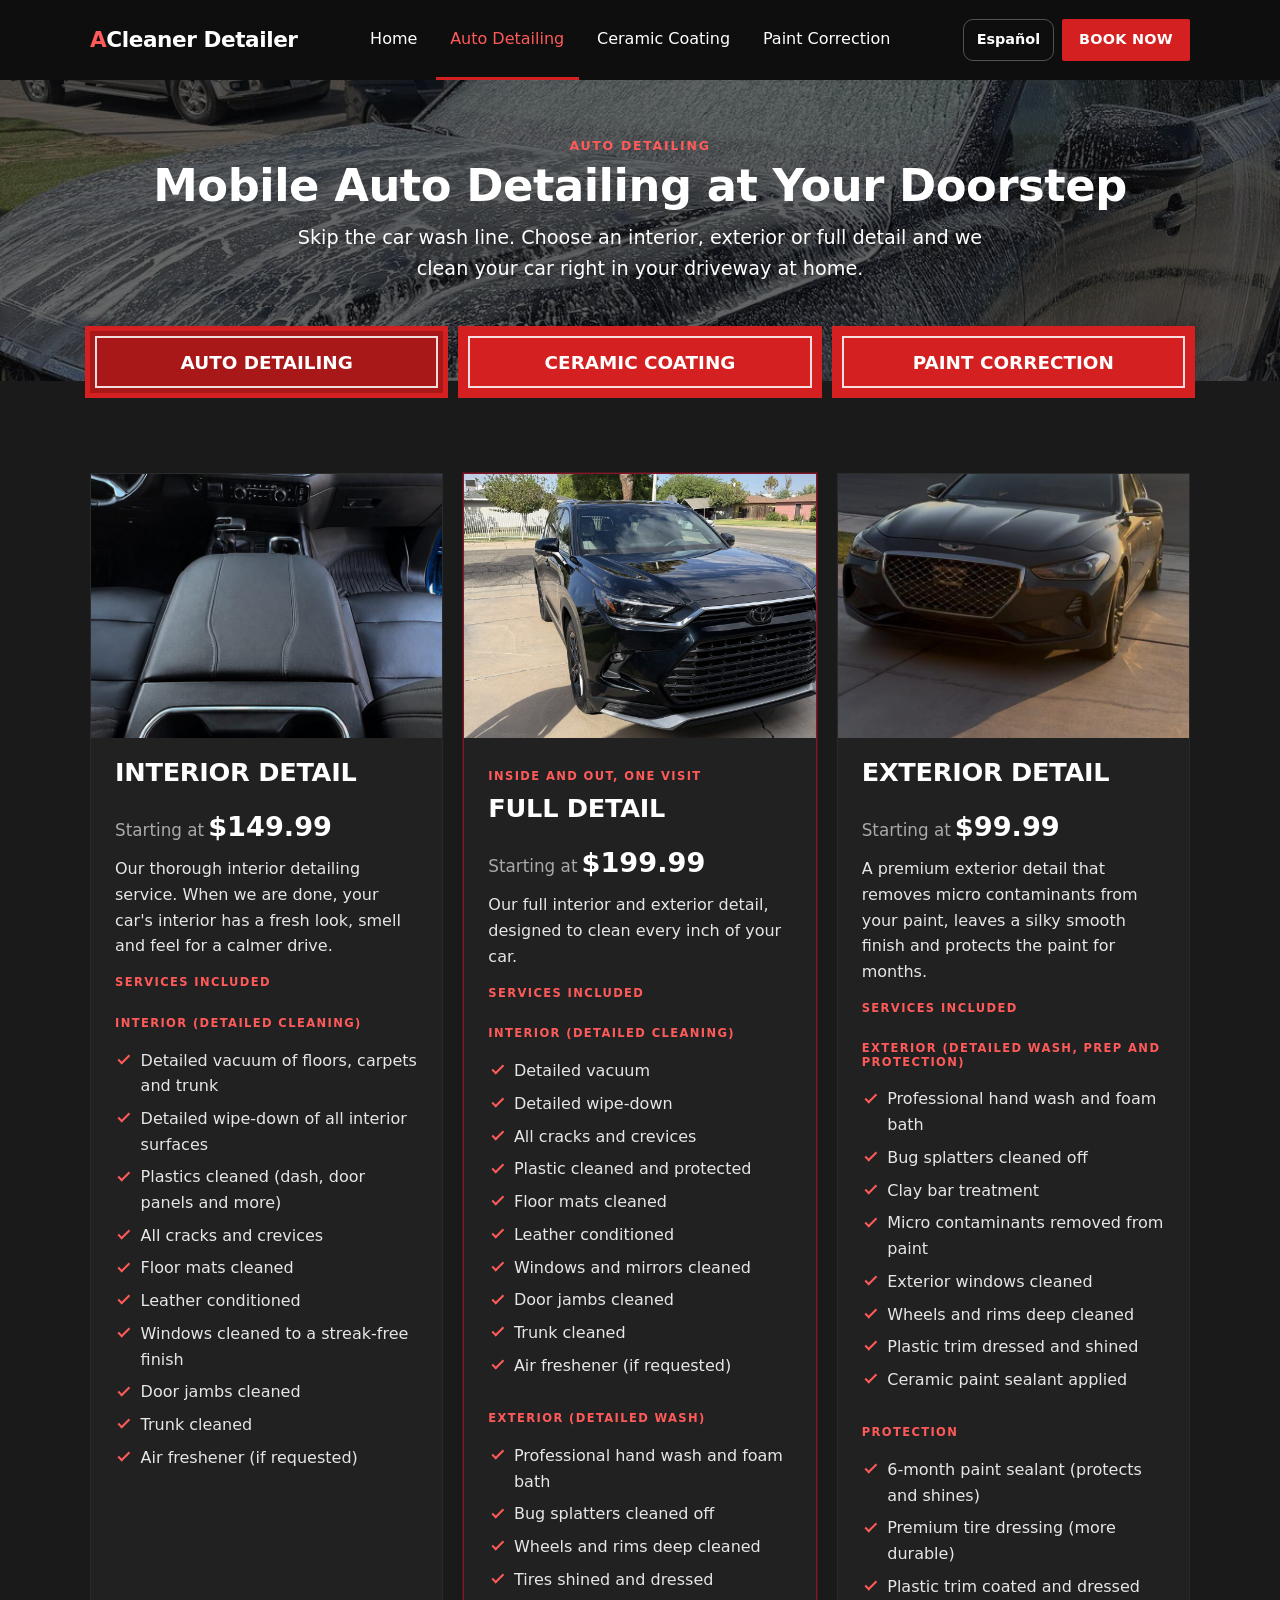
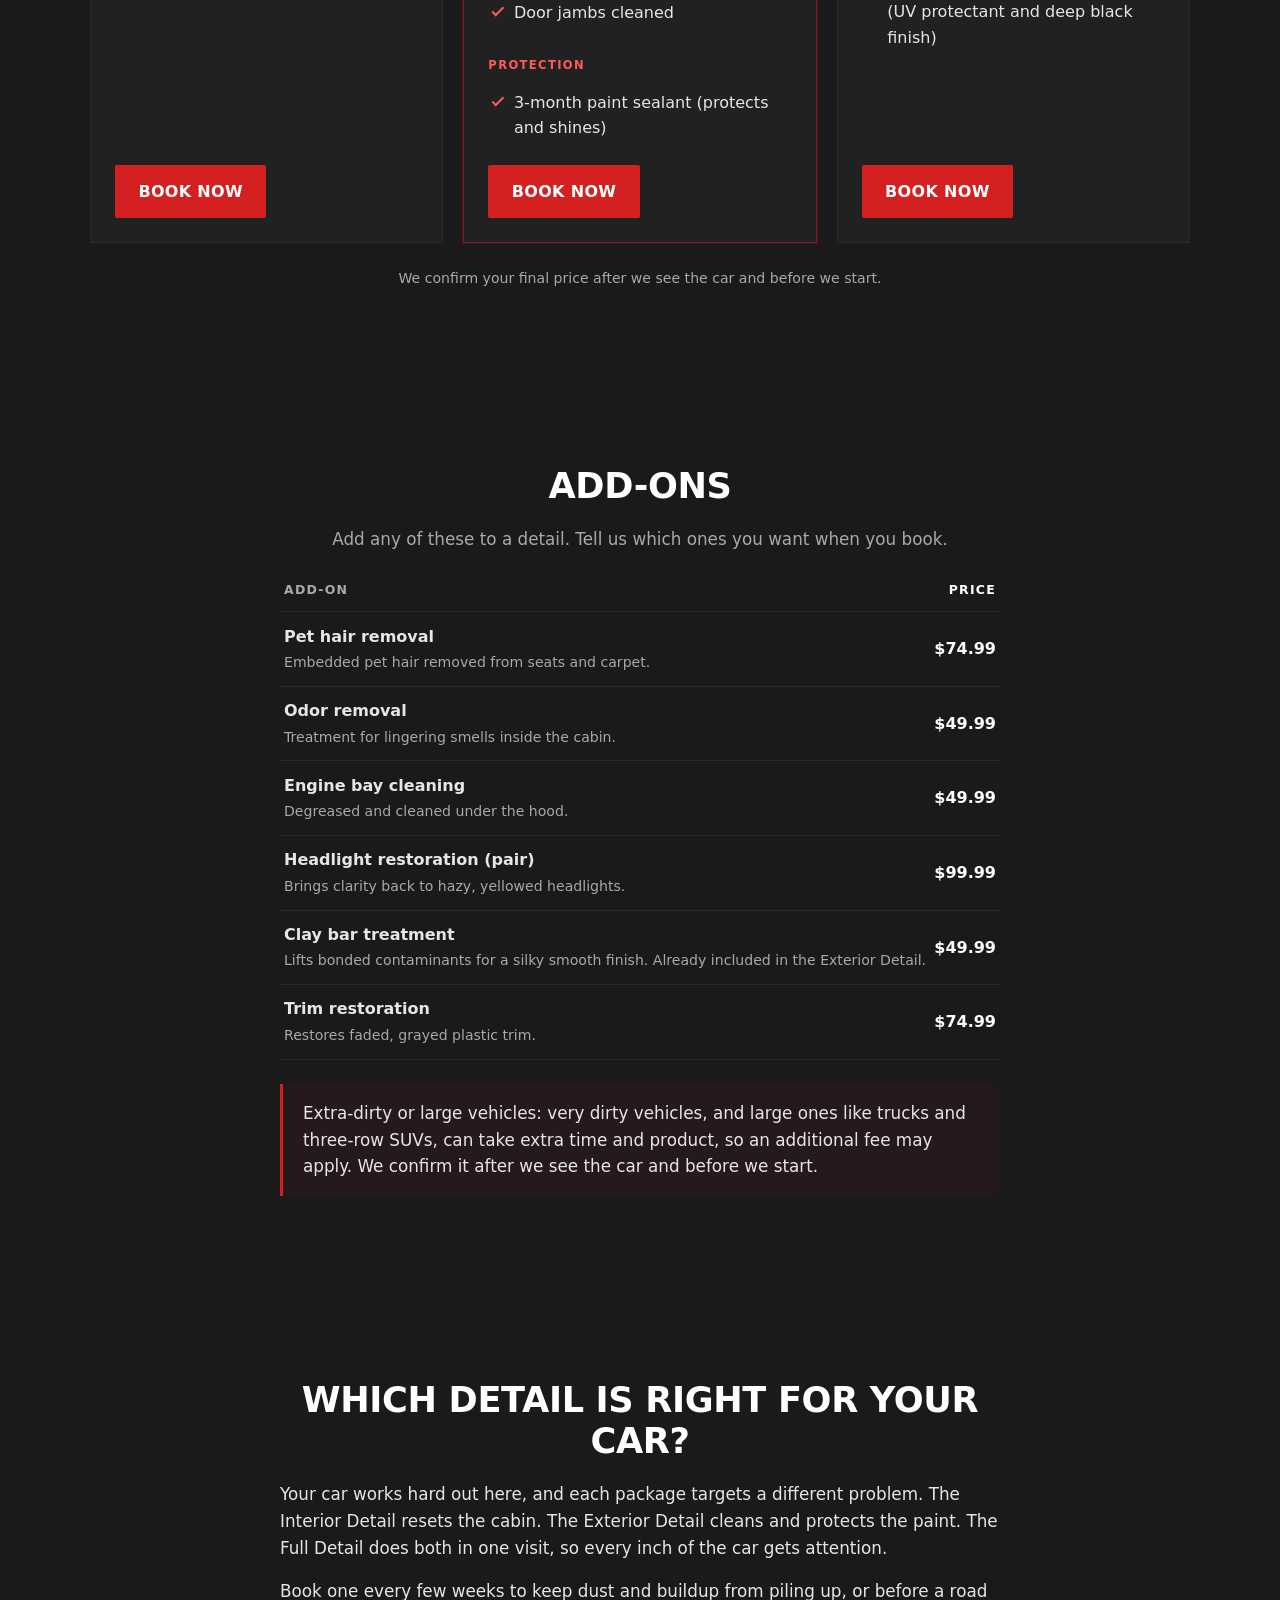
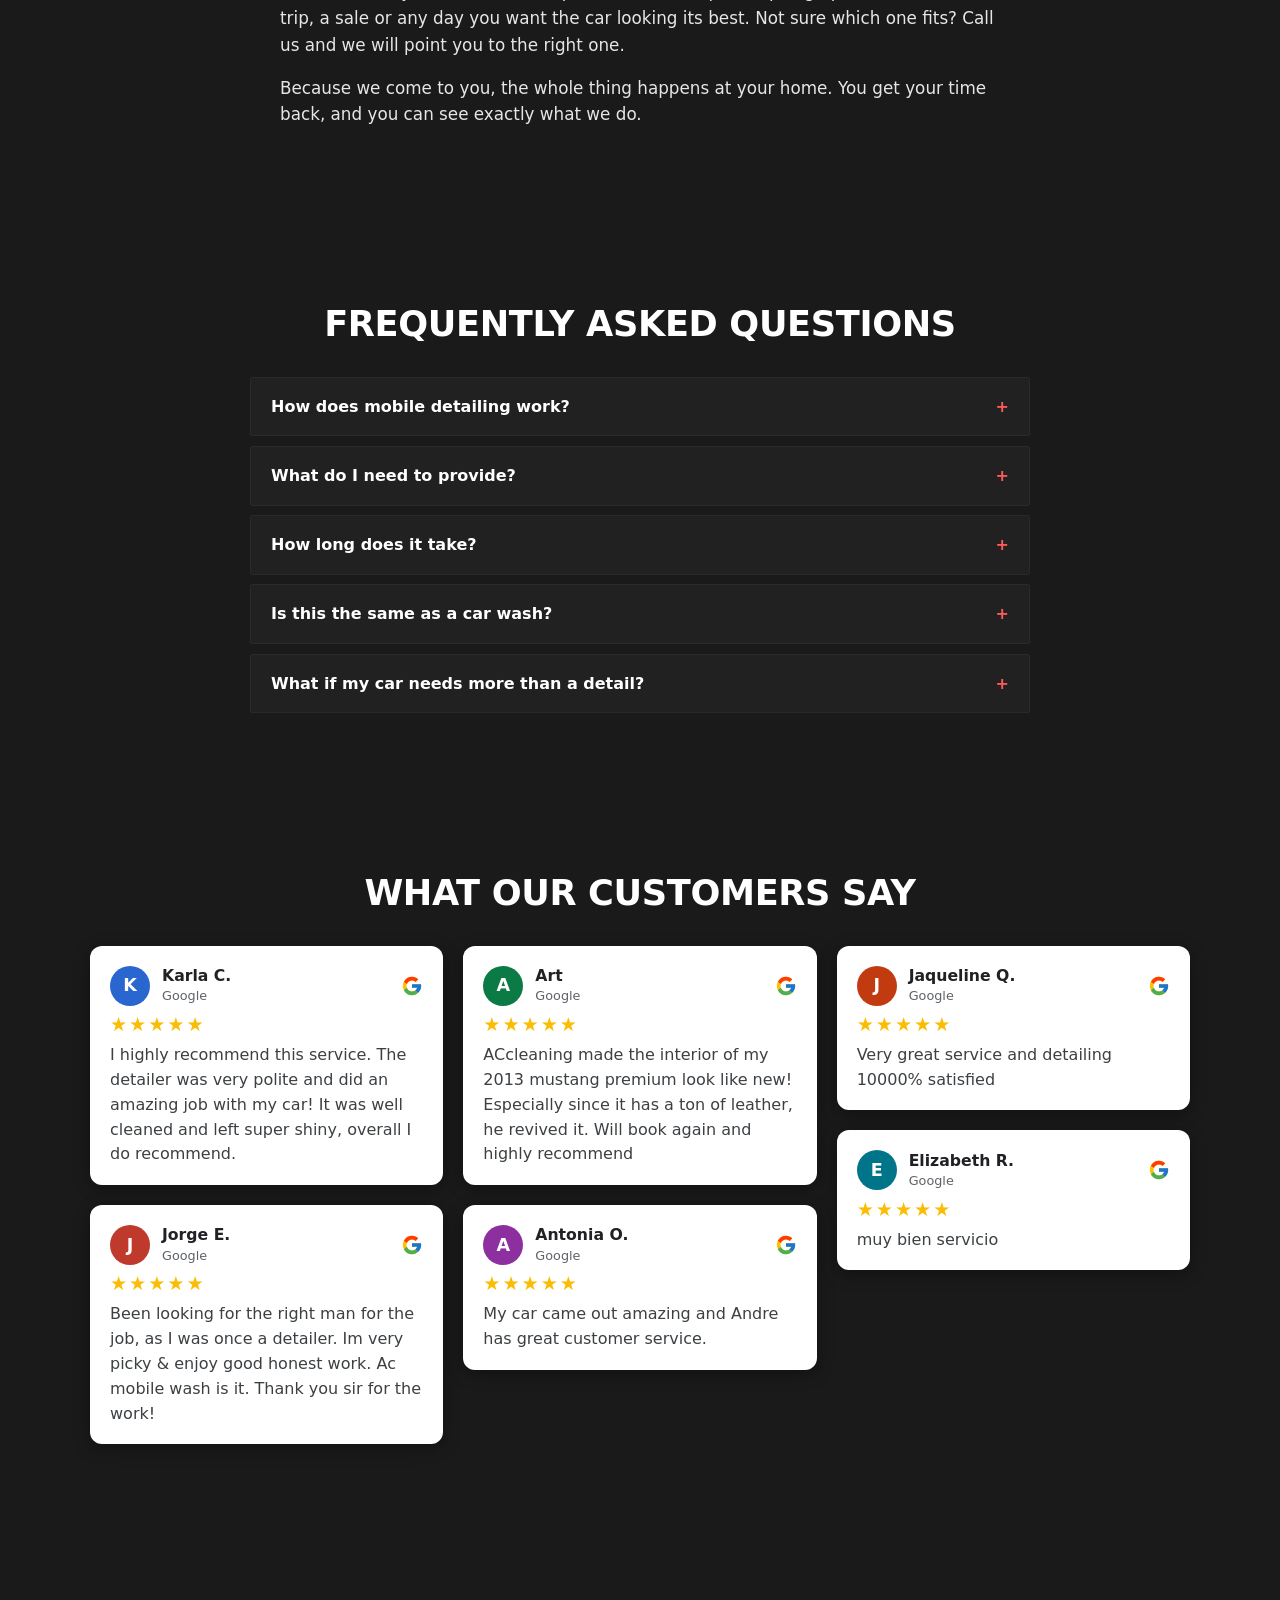
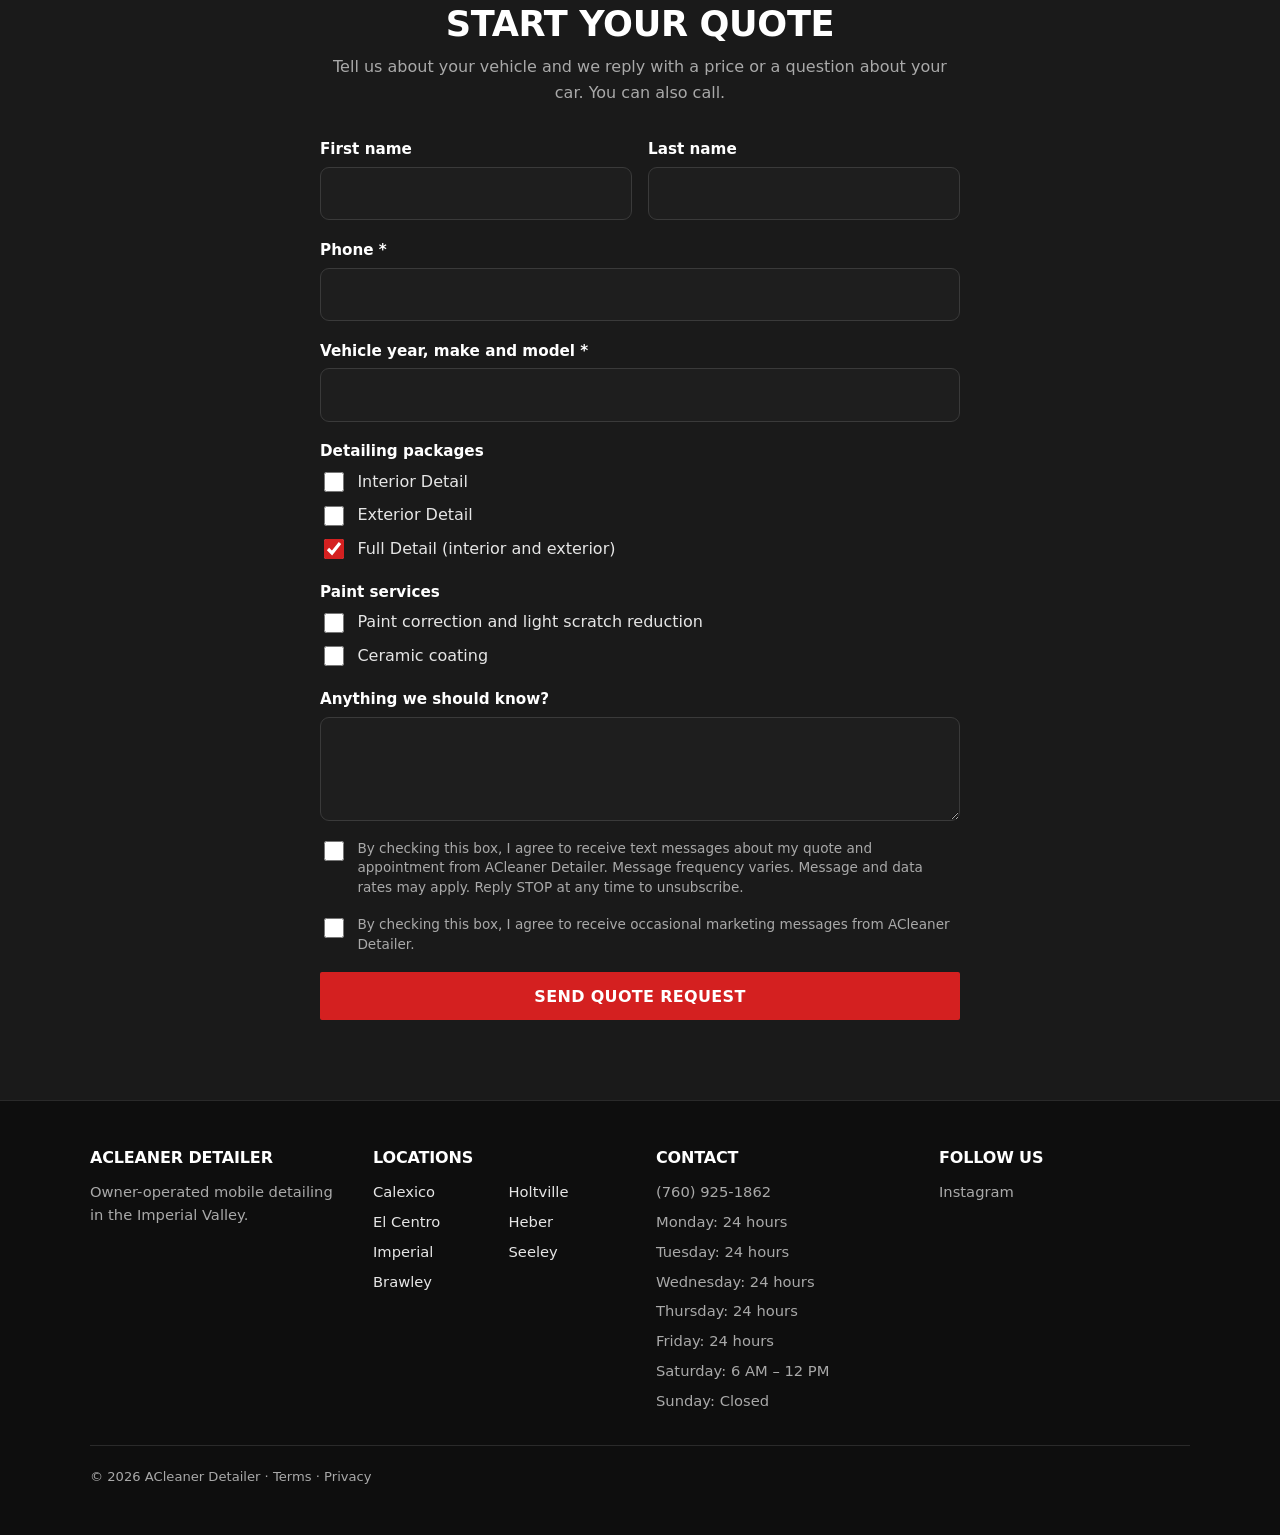
==== commit 08e340fa: "Temporary: switch all phone links to (760) 925-1862 while A2P number is down Co-Authored-By: Claude " ====
--- a/auto-detailing.html
+++ b/auto-detailing.html
@@ -2,6 +2,13 @@
 <html lang="en">
 <head>
 <meta charset="UTF-8">
+<!-- Google Tag Manager -->
+<script>(function(w,d,s,l,i){w[l]=w[l]||[];w[l].push({'gtm.start':
+new Date().getTime(),event:'gtm.js'});var f=d.getElementsByTagName(s)[0],
+j=d.createElement(s),dl=l!='dataLayer'?'&l='+l:'';j.async=true;j.src=
+'https://www.googletagmanager.com/gtm.js?id='+i+dl;f.parentNode.insertBefore(j,f);
+})(window,document,'script','dataLayer','GTM-KWBP2PGX');</script>
+<!-- End Google Tag Manager -->
 <meta name="viewport" content="width=device-width, initial-scale=1">
 <title data-i18n="t_auto">Mobile Auto Detailing in the Imperial Valley | ACleaner Detailer</title>
 <meta name="description" content="Interior, exterior and full car detailing at your home in the Imperial Valley. Hand wash, clay bar, paint sealant, interior vacuum and more. Starting at $99.99. Book online.">
@@ -19,6 +26,10 @@
 <link rel="stylesheet" href="css/v3.css">
 </head>
 <body>
+<!-- Google Tag Manager (noscript) -->
+<noscript><iframe src="https://www.googletagmanager.com/ns.html?id=GTM-KWBP2PGX"
+height="0" width="0" style="display:none;visibility:hidden"></iframe></noscript>
+<!-- End Google Tag Manager (noscript) -->
 <a class="skip" href="#main" data-i18n="skip">Skip to content</a>
 <header class="site-header">
   <div class="wrap header-row">
@@ -251,7 +262,7 @@
       <div>
         <h2 data-i18n="f_contact">Contact</h2>
         <ul>
-          <li><a href="tel:+14423790263">(442) 379-0263</a></li>
+          <li><a href="tel:+17609251862">(760) 925-1862</a></li>
           <li class="muted" data-i18n="h_mon">Monday: 24 hours</li>
           <li class="muted" data-i18n="h_tue">Tuesday: 24 hours</li>
           <li class="muted" data-i18n="h_wed">Wednesday: 24 hours</li>
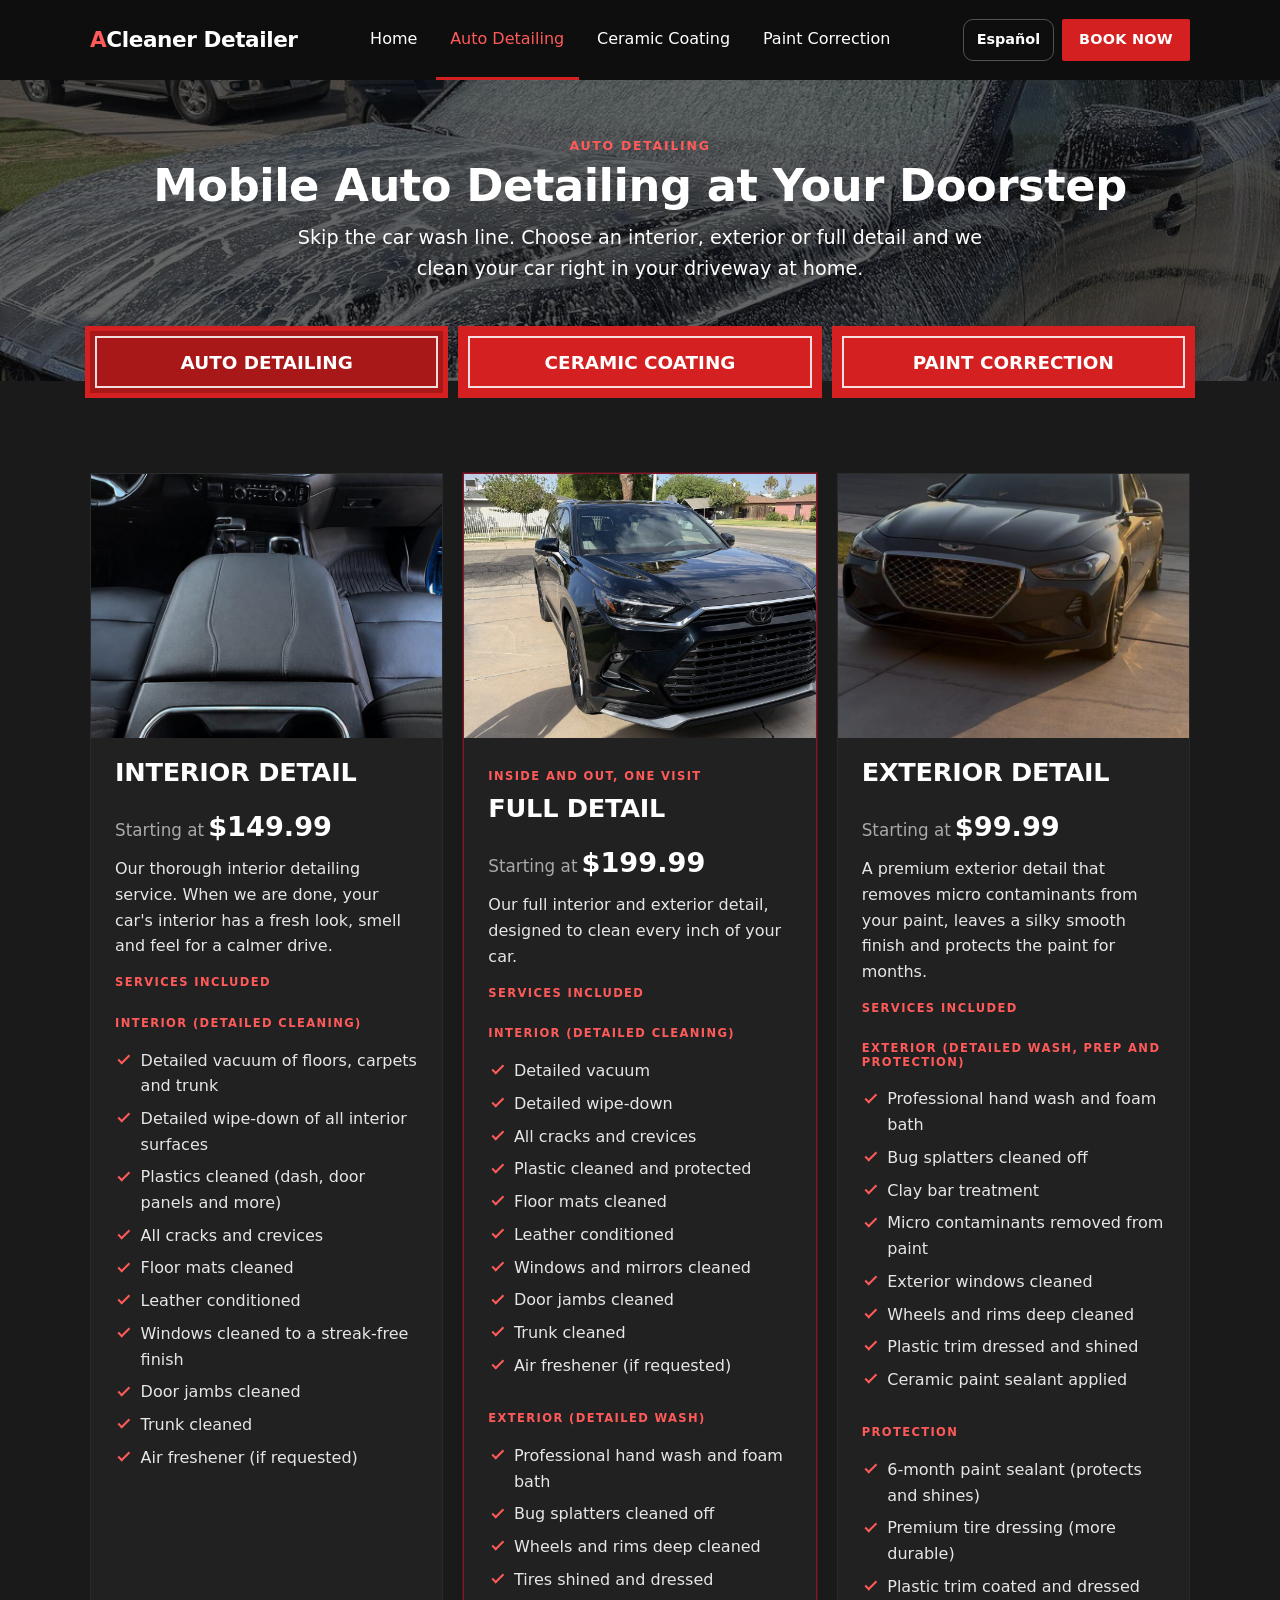
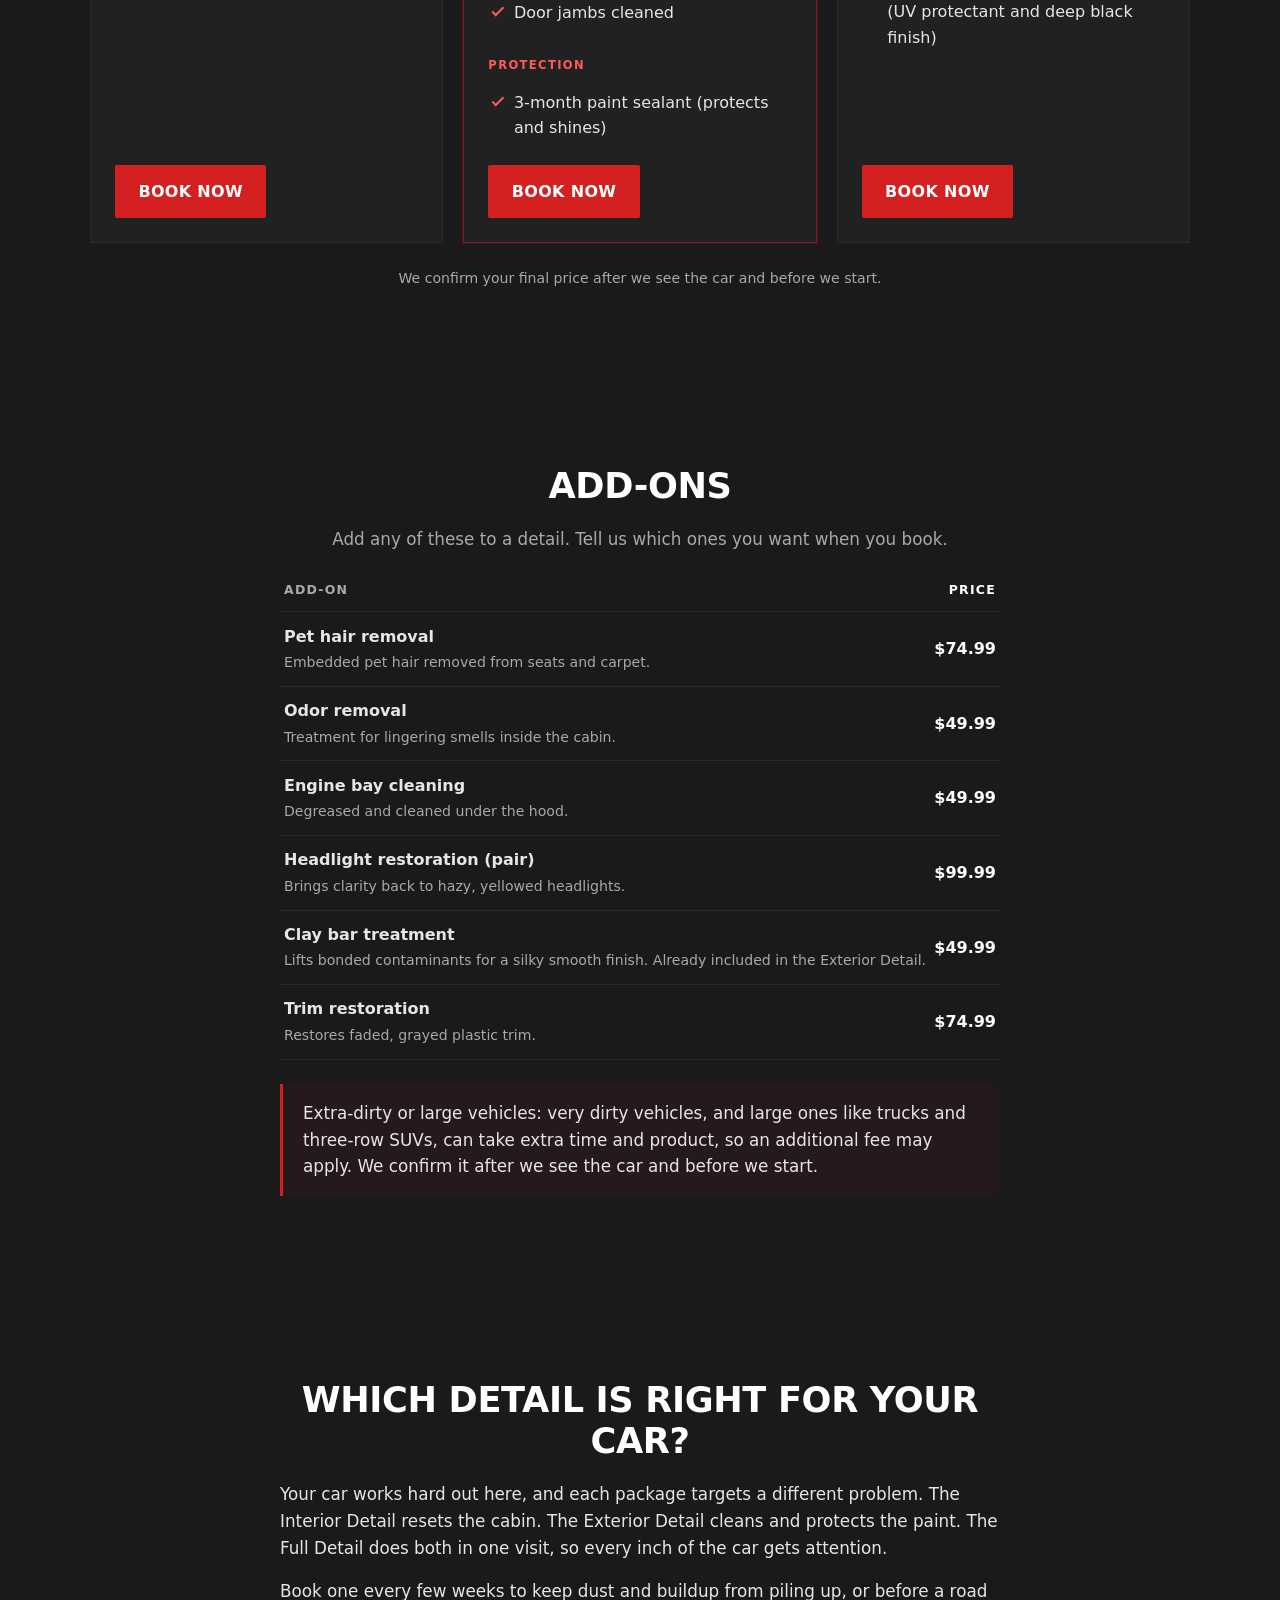
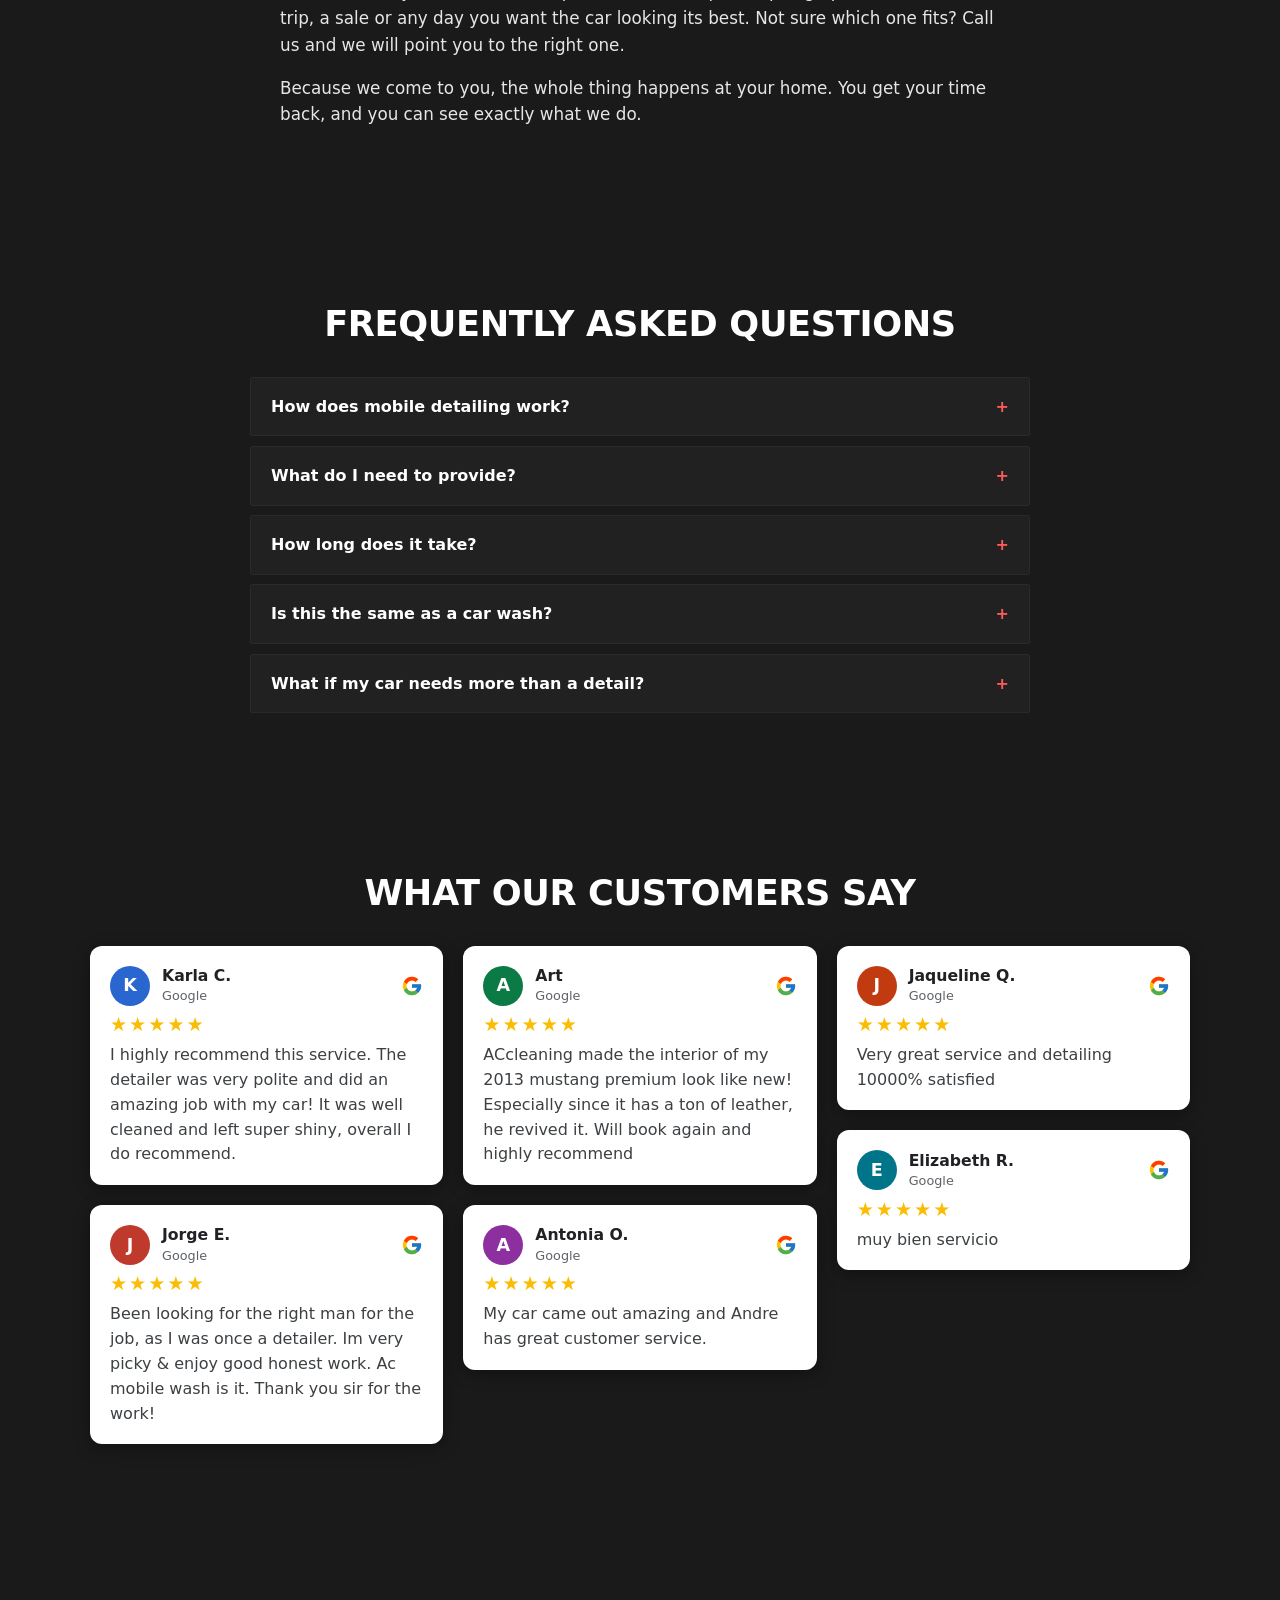
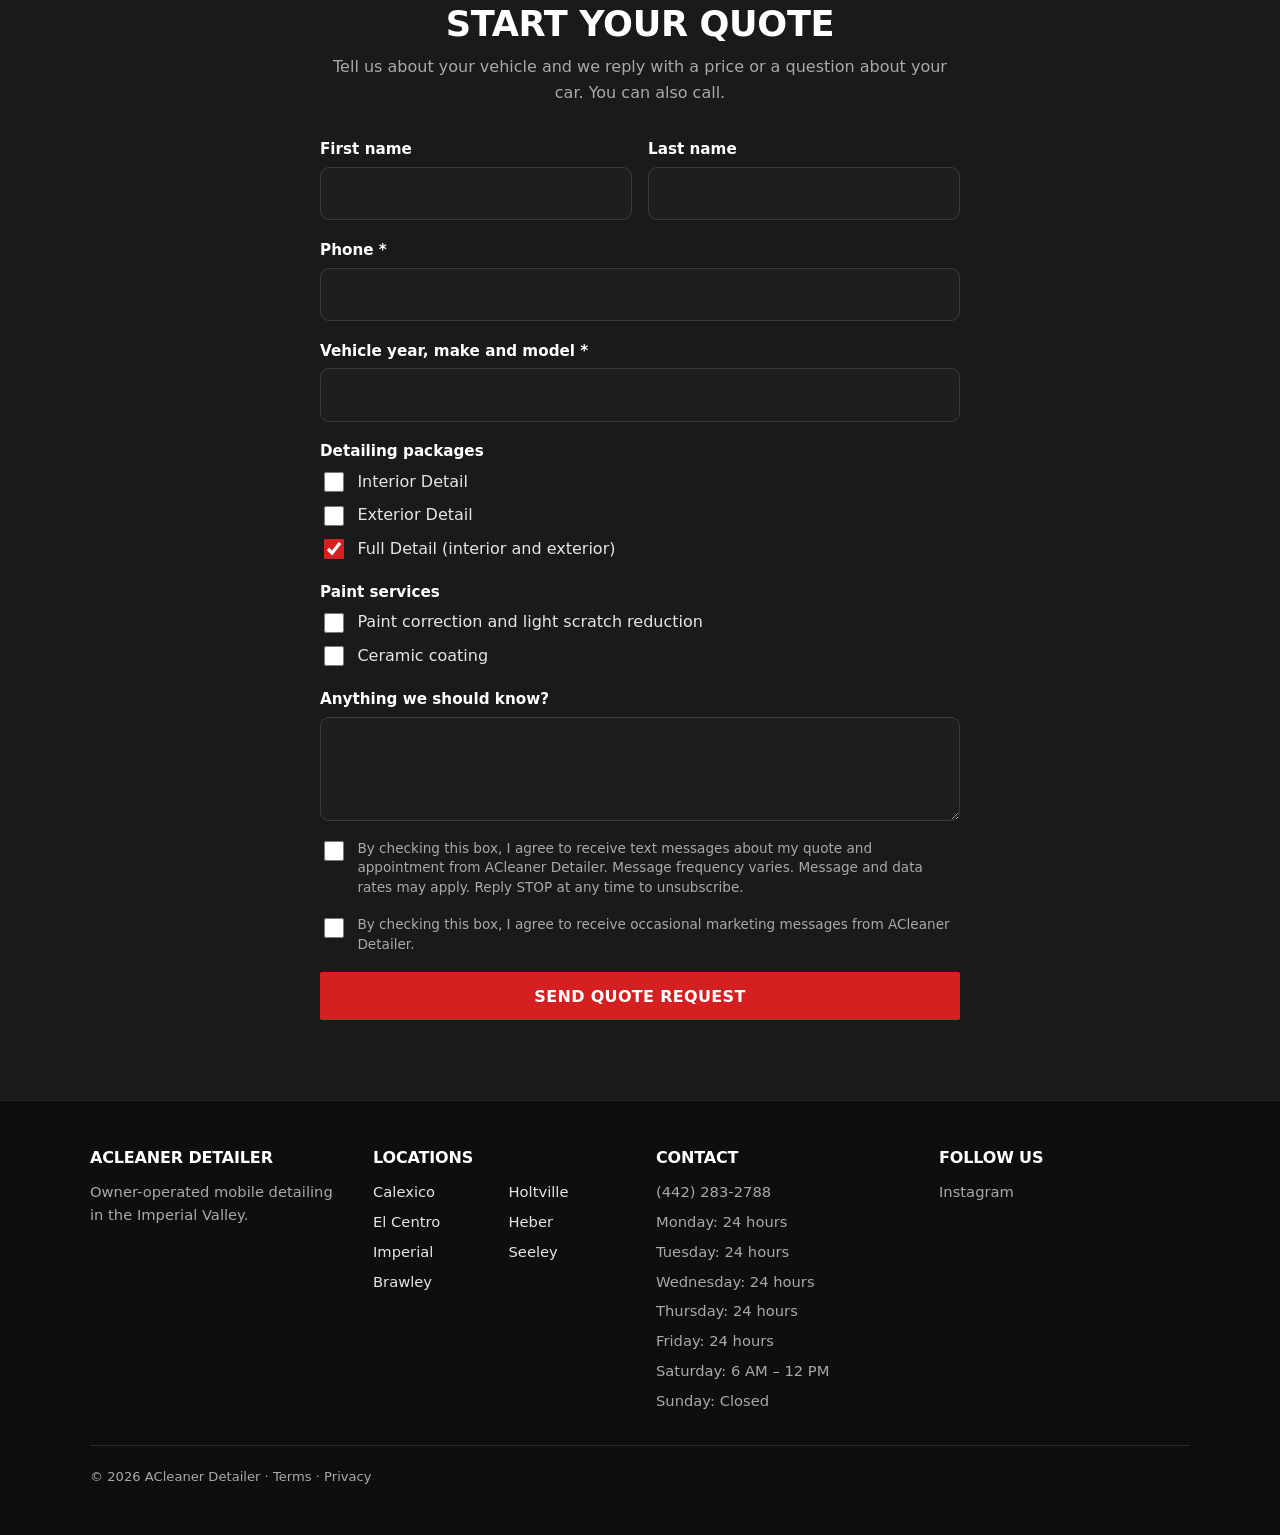
==== commit 3b408b71: "Switch phone number to (442) 283-2788 on all pages Co-Authored-By: Claude Opus 5.5 <noreply@anthropi" ====
--- a/auto-detailing.html
+++ b/auto-detailing.html
@@ -42,7 +42,7 @@
     </nav>
     <div class="header-actions">
       <button type="button" class="lang" id="langBtn" aria-label="Cambiar idioma / Change language">Español</button>
-      <a class="btn btn-primary btn-sm" href="https://link.surge-now.com/widget/booking/wDVsRPHLkmwhjDe3MZhu" target="_blank" rel="noopener" data-i18n="book">Book Now</a>
+      <a class="btn btn-primary btn-sm" href="https://api.leadconnectorhq.com/widget/booking/BIzNii6qVbNRzqgizo45" target="_blank" rel="noopener" data-i18n="book">Book Now</a>
     </div>
   </div>
 </header>
@@ -87,7 +87,7 @@
             <li data-i18n="x9">Trunk cleaned</li>
             <li data-i18n="x10">Air freshener (if requested)</li>
           </ul>
-          <div class="cta-row"><a class="btn btn-primary" href="https://link.surge-now.com/widget/booking/wDVsRPHLkmwhjDe3MZhu" target="_blank" rel="noopener" data-i18n="book">Book Now</a></div>
+          <div class="cta-row"><a class="btn btn-primary" href="https://api.leadconnectorhq.com/widget/booking/BIzNii6qVbNRzqgizo45" target="_blank" rel="noopener" data-i18n="book">Book Now</a></div>
         </article>
 
         <article class="card featured">
@@ -122,7 +122,7 @@
           <ul class="checks">
             <li data-i18n="p3">3-month paint sealant (protects and shines)</li>
           </ul>
-          <div class="cta-row"><a class="btn btn-primary" href="https://link.surge-now.com/widget/booking/wDVsRPHLkmwhjDe3MZhu" target="_blank" rel="noopener" data-i18n="book">Book Now</a></div>
+          <div class="cta-row"><a class="btn btn-primary" href="https://api.leadconnectorhq.com/widget/booking/BIzNii6qVbNRzqgizo45" target="_blank" rel="noopener" data-i18n="book">Book Now</a></div>
         </article>
 
         <article class="card">
@@ -148,7 +148,7 @@
             <li data-i18n="g6">Premium tire dressing (more durable)</li>
             <li data-i18n="g7">Plastic trim coated and dressed (UV protectant and deep black finish)</li>
           </ul>
-          <div class="cta-row"><a class="btn btn-primary" href="https://link.surge-now.com/widget/booking/wDVsRPHLkmwhjDe3MZhu" target="_blank" rel="noopener" data-i18n="book">Book Now</a></div>
+          <div class="cta-row"><a class="btn btn-primary" href="https://api.leadconnectorhq.com/widget/booking/BIzNii6qVbNRzqgizo45" target="_blank" rel="noopener" data-i18n="book">Book Now</a></div>
         </article>
       </div>
       <p class="muted small" style="text-align:center;margin-top:1.5rem" data-i18n="a_final">We confirm your final price after we see the car and before we start.</p>
@@ -262,7 +262,7 @@
       <div>
         <h2 data-i18n="f_contact">Contact</h2>
         <ul>
-          <li><a href="tel:+17609251862">(760) 925-1862</a></li>
+          <li><a href="tel:+14422832788">(442) 283-2788</a></li>
           <li class="muted" data-i18n="h_mon">Monday: 24 hours</li>
           <li class="muted" data-i18n="h_tue">Tuesday: 24 hours</li>
           <li class="muted" data-i18n="h_wed">Wednesday: 24 hours</li>
